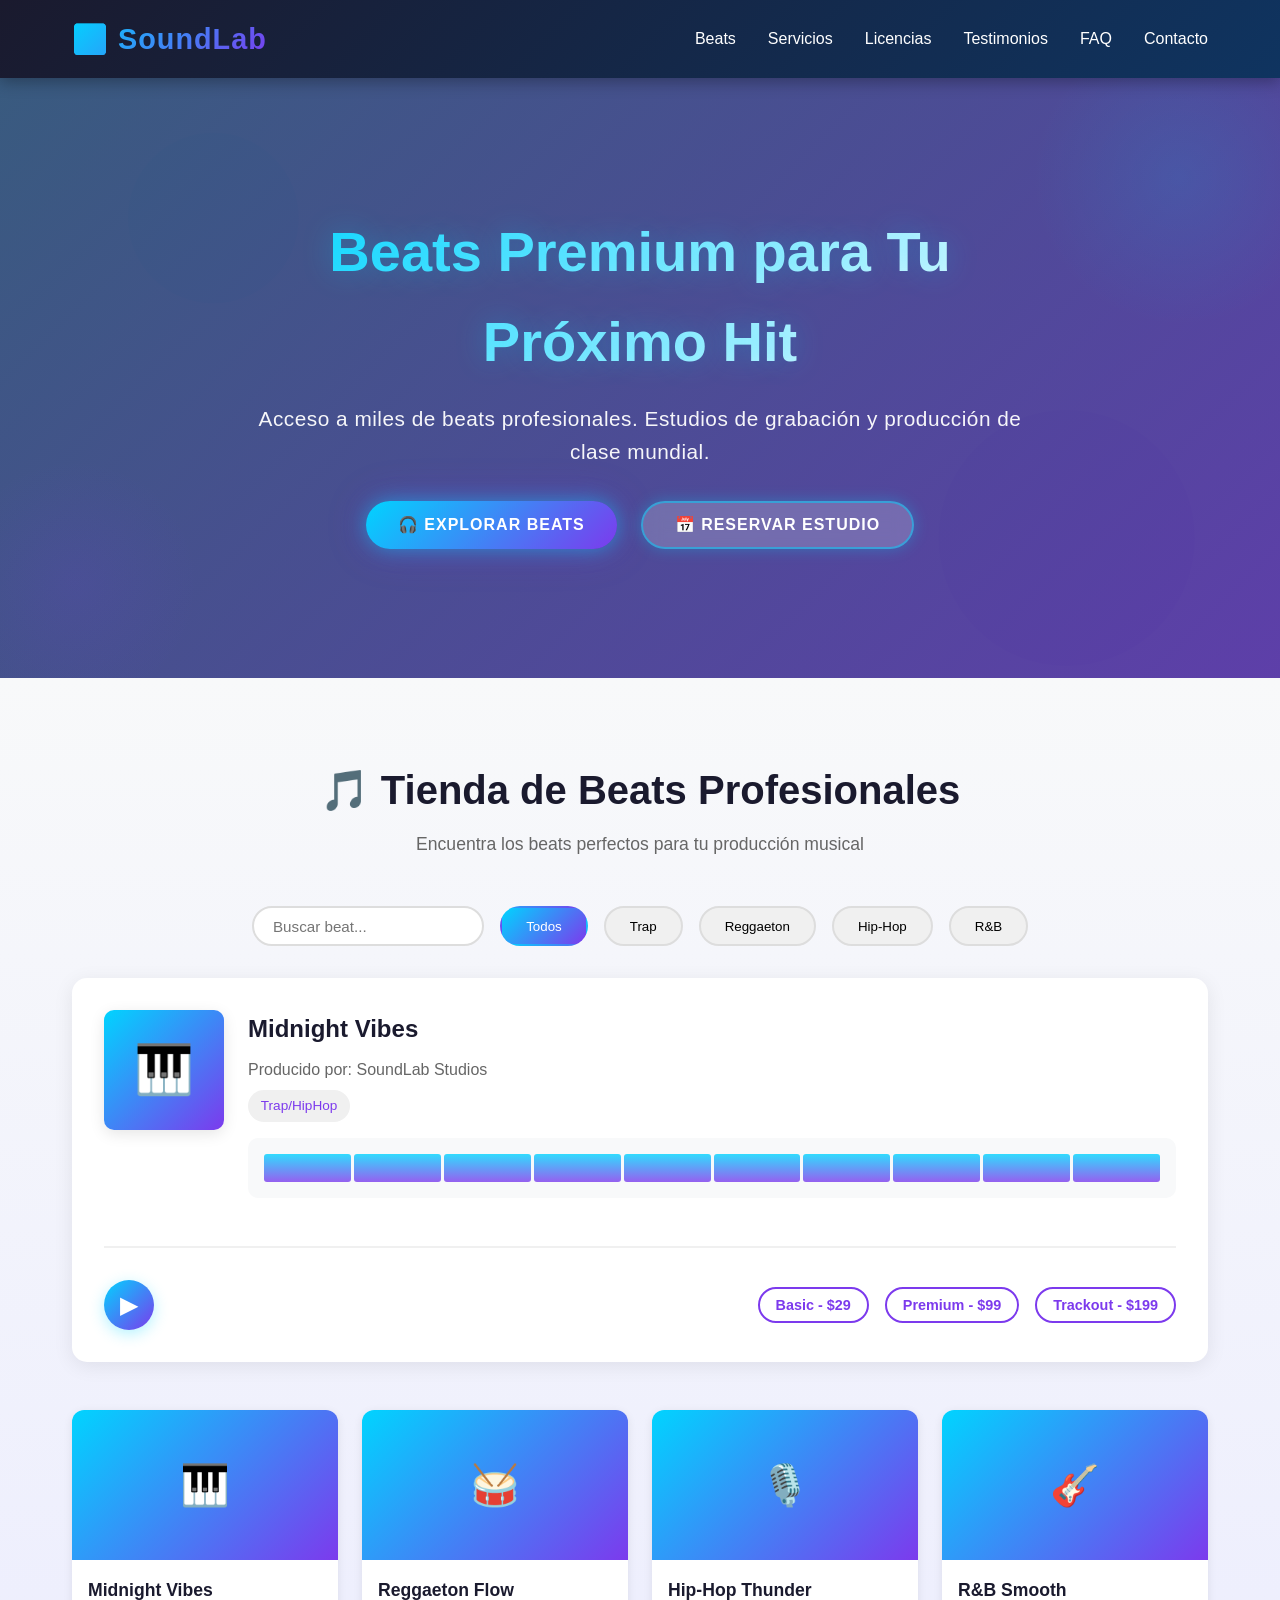
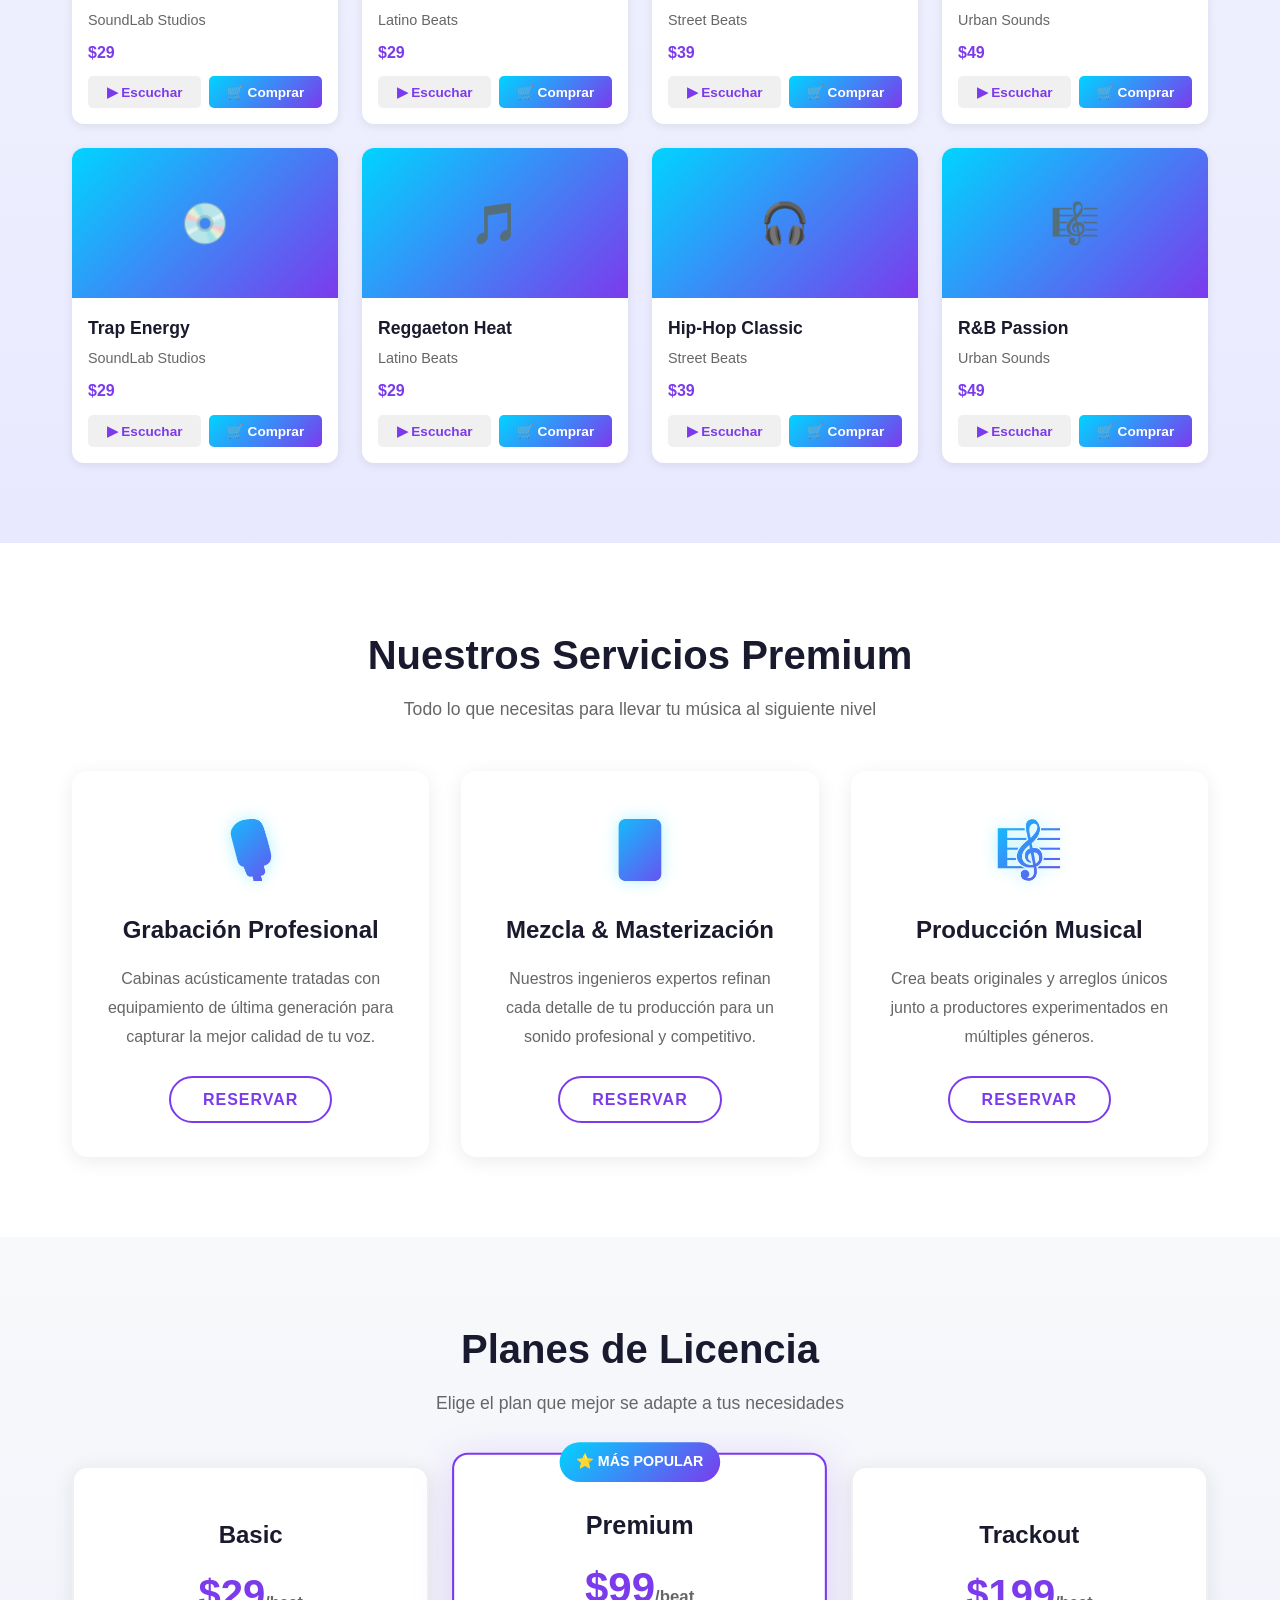
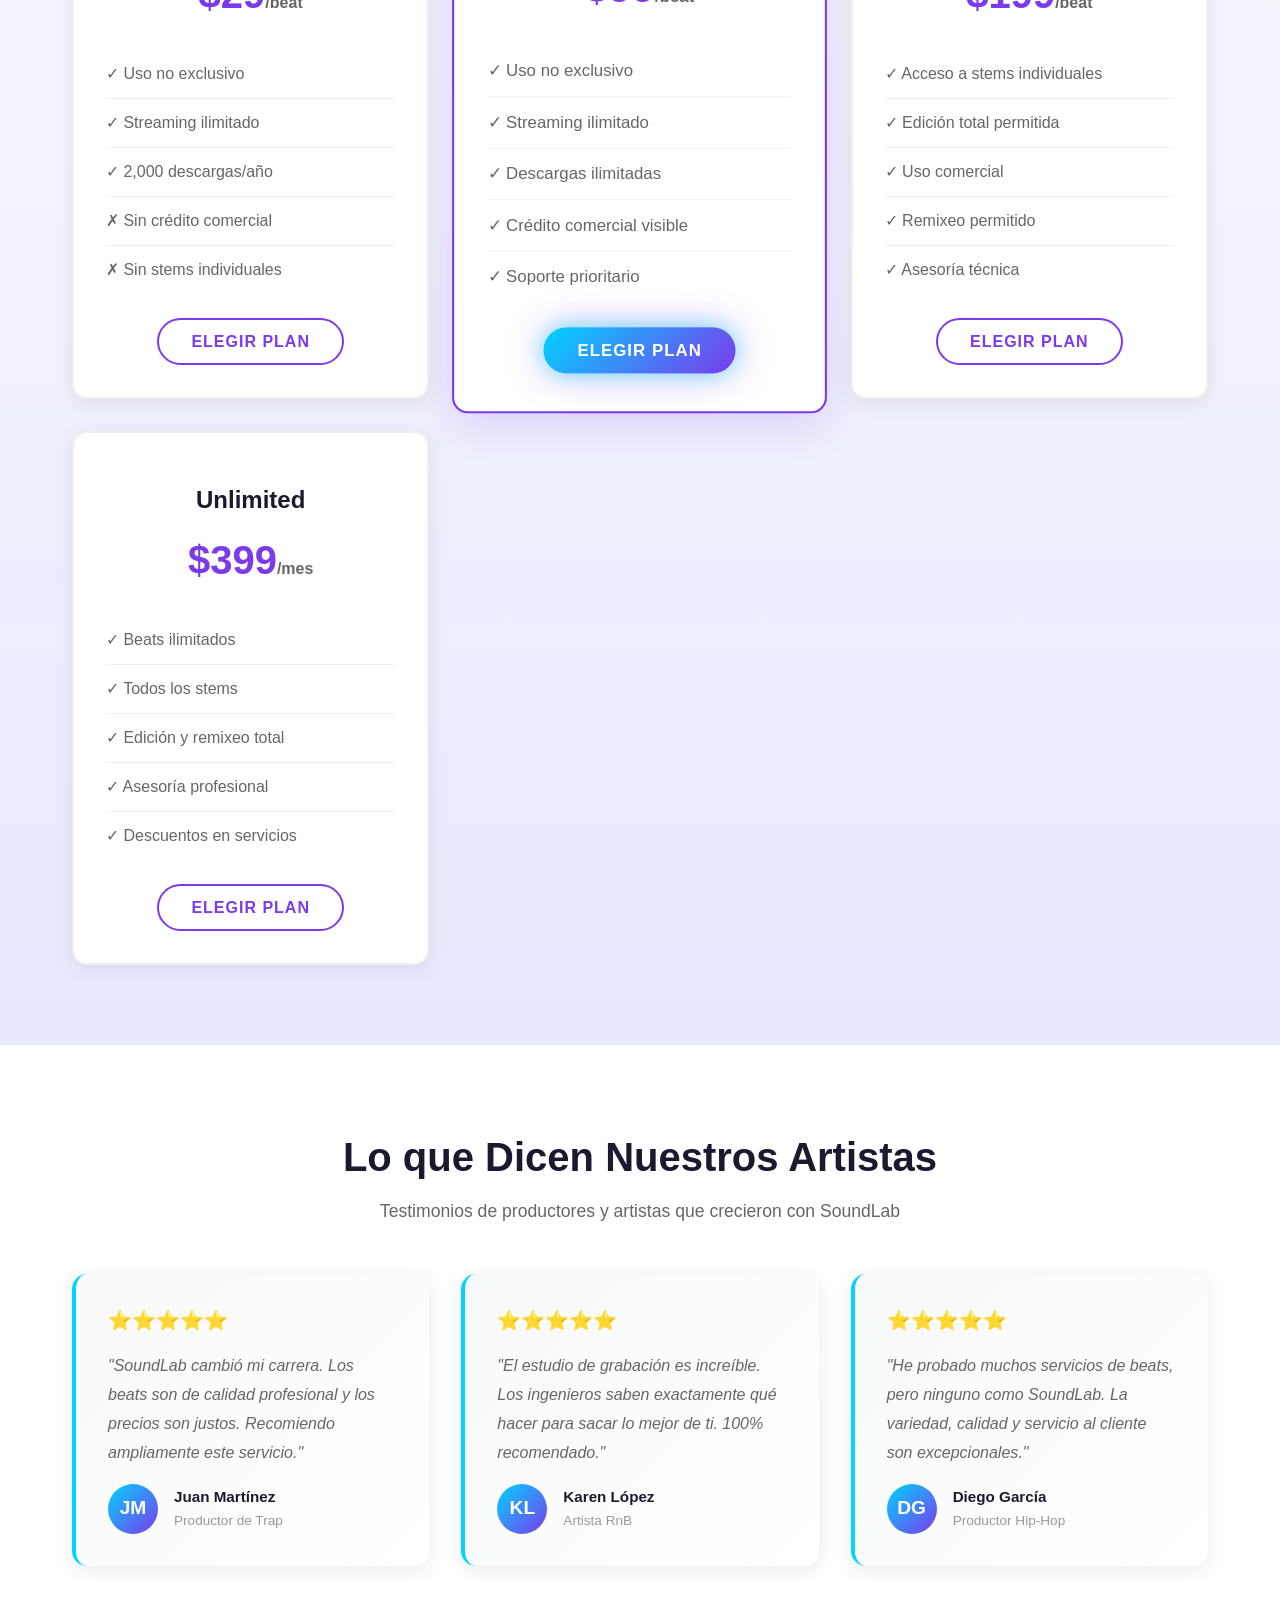
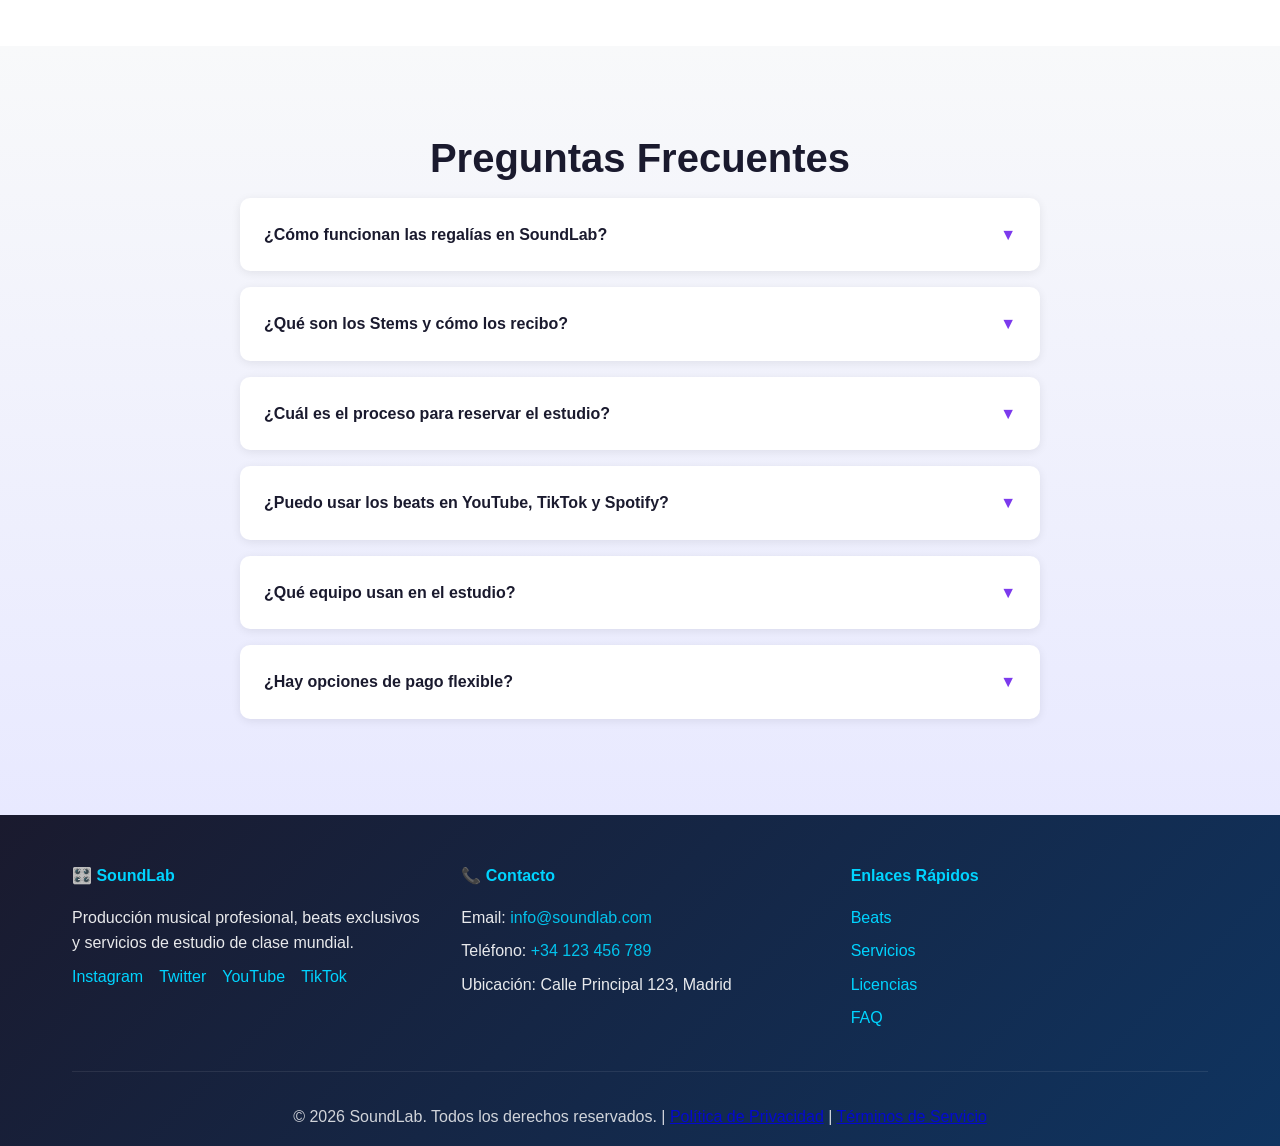
==== index.html @ dd9ee3e5 "Inicial commit: SoundLab website with organized structure (HTML, CSS, JS)" ====
<!DOCTYPE html>
<html lang="es">
<head>
    <meta charset="UTF-8">
    <meta name="viewport" content="width=device-width, initial-scale=1.0">
    <title>SoundLab - Beats & Estudio de Producción</title>
    <link rel="stylesheet" href="css/styles.css">
</head>
<body>
    <!-- NAVBAR -->
    <nav class="navbar">
        <div class="navbar-container">
            <div class="logo">🎛️ SoundLab</div>
            <button class="menu-toggle" id="menuToggle">☰</button>
            <ul class="nav-links" id="navLinks">
                <li><a href="#beats">Beats</a></li>
                <li><a href="#servicios">Servicios</a></li>
                <li><a href="#licencias">Licencias</a></li>
                <li><a href="#testimonios">Testimonios</a></li>
                <li><a href="#faq">FAQ</a></li>
                <li><a href="#contacto">Contacto</a></li>
            </ul>
        </div>
    </nav>

    <!-- HERO SECTION -->
    <section class="hero">
        <div class="hero-content">
            <h1>Beats Premium para Tu Próximo Hit</h1>
            <p>Acceso a miles de beats profesionales. Estudios de grabación y producción de clase mundial.</p>
            <div class="hero-buttons">
                <button class="btn btn-primary">🎧 Explorar Beats</button>
                <button class="btn btn-secondary">📅 Reservar Estudio</button>
            </div>
        </div>
    </section>

    <!-- BEATS SECTION -->
    <section class="beat-store" id="beats">
        <div class="container">
            <h2>🎵 Tienda de Beats Profesionales</h2>
            <p>Encuentra los beats perfectos para tu producción musical</p>
            
            <!-- FILTROS -->
            <div class="beats-filter">
                <input type="text" class="filter-input" placeholder="Buscar beat..." id="searchInput">
                <button class="filter-btn active" data-genre="todos">Todos</button>
                <button class="filter-btn" data-genre="trap">Trap</button>
                <button class="filter-btn" data-genre="reggaeton">Reggaeton</button>
                <button class="filter-btn" data-genre="hip-hop">Hip-Hop</button>
                <button class="filter-btn" data-genre="r-b">R&B</button>
            </div>

            <!-- REPRODUCTOR ACTUAL -->
            <div class="beats-player-container">
                <div class="player-current-beat">
                    <div class="beat-image">🎹</div>
                    <div class="beat-info">
                        <div class="beat-title" id="currentBeatTitle">Midnight Vibes</div>
                        <div class="beat-artist">Producido por: SoundLab Studios</div>
                        <span class="beat-genre">Trap/HipHop</span>
                        <div class="waveform-container" id="waveform">
                            <div class="wave-bar"></div>
                            <div class="wave-bar"></div>
                            <div class="wave-bar"></div>
                            <div class="wave-bar"></div>
                            <div class="wave-bar"></div>
                            <div class="wave-bar"></div>
                            <div class="wave-bar"></div>
                            <div class="wave-bar"></div>
                            <div class="wave-bar"></div>
                            <div class="wave-bar"></div>
                        </div>
                    </div>
                </div>

                <div class="player-controls">
                    <button class="play-button" id="playBtn">▶</button>
                    <div class="license-options">
                        <button class="license-btn" onclick="selectLicense('basic', 29)">Basic - $29</button>
                        <button class="license-btn" onclick="selectLicense('premium', 99)">Premium - $99</button>
                        <button class="license-btn" onclick="selectLicense('trackout', 199)">Trackout - $199</button>
                    </div>
                </div>
            </div>

            <!-- LISTA DE BEATS -->
            <div class="beats-list" id="beatsList">
                <!-- Los beats se generarán dinámicamente con JavaScript -->
            </div>
        </div>
    </section>

    <!-- SERVICIOS SECTION -->
    <section class="servicios" id="servicios">
        <div class="container">
            <h2>Nuestros Servicios Premium</h2>
            <p>Todo lo que necesitas para llevar tu música al siguiente nivel</p>
            
            <div class="cards-grid">
                <div class="service-card">
                    <div class="card-icon">🎙️</div>
                    <h3>Grabación Profesional</h3>
                    <p>Cabinas acústicamente tratadas con equipamiento de última generación para capturar la mejor calidad de tu voz.</p>
                    <button class="btn btn-outline">Reservar</button>
                </div>

                <div class="service-card">
                    <div class="card-icon">🎚️</div>
                    <h3>Mezcla & Masterización</h3>
                    <p>Nuestros ingenieros expertos refinan cada detalle de tu producción para un sonido profesional y competitivo.</p>
                    <button class="btn btn-outline">Reservar</button>
                </div>

                <div class="service-card">
                    <div class="card-icon">🎼</div>
                    <h3>Producción Musical</h3>
                    <p>Crea beats originales y arreglos únicos junto a productores experimentados en múltiples géneros.</p>
                    <button class="btn btn-outline">Reservar</button>
                </div>
            </div>
        </div>
    </section>

    <!-- LICENCIAS SECTION -->
    <section class="licencias" id="licencias">
        <div class="container">
            <h2>Planes de Licencia</h2>
            <p>Elige el plan que mejor se adapte a tus necesidades</p>
            
            <div class="pricing-grid">
                <div class="pricing-card">
                    <h3>Basic</h3>
                    <p class="price">$29<span>/beat</span></p>
                    <ul class="features">
                        <li>✓ Uso no exclusivo</li>
                        <li>✓ Streaming ilimitado</li>
                        <li>✓ 2,000 descargas/año</li>
                        <li>✗ Sin crédito comercial</li>
                        <li>✗ Sin stems individuales</li>
                    </ul>
                    <button class="btn btn-outline">Elegir Plan</button>
                </div>

                <div class="pricing-card featured">
                    <span class="badge">⭐ Más Popular</span>
                    <h3>Premium</h3>
                    <p class="price">$99<span>/beat</span></p>
                    <ul class="features">
                        <li>✓ Uso no exclusivo</li>
                        <li>✓ Streaming ilimitado</li>
                        <li>✓ Descargas ilimitadas</li>
                        <li>✓ Crédito comercial visible</li>
                        <li>✓ Soporte prioritario</li>
                    </ul>
                    <button class="btn btn-primary">Elegir Plan</button>
                </div>

                <div class="pricing-card">
                    <h3>Trackout</h3>
                    <p class="price">$199<span>/beat</span></p>
                    <ul class="features">
                        <li>✓ Acceso a stems individuales</li>
                        <li>✓ Edición total permitida</li>
                        <li>✓ Uso comercial</li>
                        <li>✓ Remixeo permitido</li>
                        <li>✓ Asesoría técnica</li>
                    </ul>
                    <button class="btn btn-outline">Elegir Plan</button>
                </div>

                <div class="pricing-card">
                    <h3>Unlimited</h3>
                    <p class="price">$399<span>/mes</span></p>
                    <ul class="features">
                        <li>✓ Beats ilimitados</li>
                        <li>✓ Todos los stems</li>
                        <li>✓ Edición y remixeo total</li>
                        <li>✓ Asesoría profesional</li>
                        <li>✓ Descuentos en servicios</li>
                    </ul>
                    <button class="btn btn-outline">Elegir Plan</button>
                </div>
            </div>
        </div>
    </section>

    <!-- TESTIMONIOS SECTION -->
    <section class="testimonials" id="testimonios">
        <div class="container">
            <h2>Lo que Dicen Nuestros Artistas</h2>
            <p>Testimonios de productores y artistas que crecieron con SoundLab</p>
            
            <div class="testimonials-grid">
                <div class="testimonial-card">
                    <div class="testimonial-stars">⭐⭐⭐⭐⭐</div>
                    <p class="testimonial-text">"SoundLab cambió mi carrera. Los beats son de calidad profesional y los precios son justos. Recomiendo ampliamente este servicio."</p>
                    <div class="testimonial-author">
                        <div class="testimonial-avatar">JM</div>
                        <div>
                            <div class="testimonial-name">Juan Martínez</div>
                            <div class="testimonial-role">Productor de Trap</div>
                        </div>
                    </div>
                </div>

                <div class="testimonial-card">
                    <div class="testimonial-stars">⭐⭐⭐⭐⭐</div>
                    <p class="testimonial-text">"El estudio de grabación es increíble. Los ingenieros saben exactamente qué hacer para sacar lo mejor de ti. 100% recomendado."</p>
                    <div class="testimonial-author">
                        <div class="testimonial-avatar">KL</div>
                        <div>
                            <div class="testimonial-name">Karen López</div>
                            <div class="testimonial-role">Artista RnB</div>
                        </div>
                    </div>
                </div>

                <div class="testimonial-card">
                    <div class="testimonial-stars">⭐⭐⭐⭐⭐</div>
                    <p class="testimonial-text">"He probado muchos servicios de beats, pero ninguno como SoundLab. La variedad, calidad y servicio al cliente son excepcionales."</p>
                    <div class="testimonial-author">
                        <div class="testimonial-avatar">DG</div>
                        <div>
                            <div class="testimonial-name">Diego García</div>
                            <div class="testimonial-role">Productor Hip-Hop</div>
                        </div>
                    </div>
                </div>
            </div>
        </div>
    </section>

    <!-- FAQ SECTION -->
    <section class="faq" id="faq">
        <div class="container">
            <h2>Preguntas Frecuentes</h2>
            
            <div class="faq-container">
                <details class="faq-item">
                    <summary>¿Cómo funcionan las regalías en SoundLab?</summary>
                    <p>Las regalías varían según el plan de licencia. Con el plan Premium recibes crédito visible en plataformas digitales. El plan Unlimited incluye acceso a nuestro sistema de seguimiento de regalías en tiempo real para que monitorees tus ganancias automáticamente.</p>
                </details>

                <details class="faq-item">
                    <summary>¿Qué son los Stems y cómo los recibo?</summary>
                    <p>Los Stems son pistas individuales de un beat (batería, bajos, melodía, etc.). Con planes Trackout y Unlimited recibes un archivo ZIP descargable con todos los stems. Se entregan vía email o descarga directa en nuestra plataforma en menos de 24 horas.</p>
                </details>

                <details class="faq-item">
                    <summary>¿Cuál es el proceso para reservar el estudio?</summary>
                    <p>Accede a nuestro calendario en línea en la sección "Reservar Estudio", selecciona la fecha y hora deseada, confirma el tipo de servicio (grabación, mezcla, etc.) y realiza el pago. Recibirás confirmación con los detalles de acceso en tu email 24 horas antes.</p>
                </details>

                <details class="faq-item">
                    <summary>¿Puedo usar los beats en YouTube, TikTok y Spotify?</summary>
                    <p>Sí, absolutamente. Con cualquier plan de licencia puedes monetizar en plataformas digitales. Asegúrate de dar crédito según el plan contratado. Revisa nuestros términos específicos para cada plataforma en la sección de documentación.</p>
                </details>

                <details class="faq-item">
                    <summary>¿Qué equipo usan en el estudio?</summary>
                    <p>Contamos con equipamiento de última generación: micrófonos Neumann U87, interfaces RME, monitores Genelec, y una sala de control acústicamente tratada. Nuestros ingenieros están certificados y tienen años de experiencia en producción musical profesional.</p>
                </details>

                <details class="faq-item">
                    <summary>¿Hay opciones de pago flexible?</summary>
                    <p>Sí. Ofrecemos planes de pago mensual, cuatrimestral y anual. Los planes anuales incluyen 20% de descuento. Además aceptamos todas las tarjetas de crédito, transferencias bancarias y billeteras digitales para tu comodidad.</p>
                </details>
            </div>
        </div>
    </section>

    <!-- FOOTER -->
    <footer class="footer" id="contacto">
        <div class="container">
            <div class="footer-content">
                <div class="footer-section">
                    <h4>🎛️ SoundLab</h4>
                    <p>Producción musical profesional, beats exclusivos y servicios de estudio de clase mundial.</p>
                    <div class="social-links">
                        <a href="#instagram">Instagram</a>
                        <a href="#twitter">Twitter</a>
                        <a href="#youtube">YouTube</a>
                        <a href="#tiktok">TikTok</a>
                    </div>
                </div>

                <div class="footer-section">
                    <h4>📞 Contacto</h4>
                    <p>Email: <a href="mailto:info@soundlab.com">info@soundlab.com</a></p>
                    <p>Teléfono: <a href="tel:+34123456789">+34 123 456 789</a></p>
                    <p>Ubicación: Calle Principal 123, Madrid</p>
                </div>

                <div class="footer-section">
                    <h4>Enlaces Rápidos</h4>
                    <ul>
                        <li><a href="#beats">Beats</a></li>
                        <li><a href="#servicios">Servicios</a></li>
                        <li><a href="#licencias">Licencias</a></li>
                        <li><a href="#faq">FAQ</a></li>
                    </ul>
                </div>
            </div>

            <div class="footer-bottom">
                <p>&copy; 2026 SoundLab. Todos los derechos reservados. | <a href="#">Política de Privacidad</a> | <a href="#">Términos de Servicio</a></p>
            </div>
        </div>
    </footer>

    <script src="js/script.js"></script>
</body>
</html>
---- css/styles.css ----
* {
    margin: 0;
    padding: 0;
    box-sizing: border-box;
}

body {
    font-family: 'Segoe UI', Tahoma, Geneva, Verdana, sans-serif;
    color: #333;
    line-height: 1.6;
    background-color: #f8f9fa;
}

/* ===== NAVBAR ===== */
.navbar {
    background: linear-gradient(135deg, #1a1a2e 0%, #0f3460 100%);
    color: white;
    padding: 1rem 0;
    position: sticky;
    top: 0;
    z-index: 1000;
    box-shadow: 0 4px 15px rgba(0, 0, 0, 0.3);
}

.navbar-container {
    max-width: 1200px;
    margin: 0 auto;
    padding: 0 2rem;
    display: flex;
    justify-content: space-between;
    align-items: center;
}

.logo {
    font-size: 1.8rem;
    font-weight: bold;
    letter-spacing: 1px;
    background: linear-gradient(135deg, #00d4ff, #7c3aed);
    -webkit-background-clip: text;
    -webkit-text-fill-color: transparent;
    background-clip: text;
}

.nav-links {
    display: flex;
    list-style: none;
    gap: 2rem;
}

.nav-links a {
    color: white;
    text-decoration: none;
    transition: color 0.3s ease;
    position: relative;
}

.nav-links a:hover {
    color: #00d4ff;
}

.nav-links a::after {
    content: '';
    position: absolute;
    bottom: -5px;
    left: 0;
    width: 0;
    height: 2px;
    background: linear-gradient(90deg, #00d4ff, #7c3aed);
    transition: width 0.3s ease;
}

.nav-links a:hover::after {
    width: 100%;
}

.menu-toggle {
    display: none;
    background: none;
    border: none;
    color: white;
    font-size: 1.5rem;
    cursor: pointer;
}

@media (max-width: 768px) {
    .nav-links {
        display: none;
        position: absolute;
        top: 60px;
        left: 0;
        width: 100%;
        flex-direction: column;
        background: linear-gradient(135deg, #1a1a2e 0%, #0f3460 100%);
        gap: 0;
    }

    .nav-links.active {
        display: flex;
    }

    .nav-links a {
        padding: 1rem 2rem;
        border-bottom: 1px solid rgba(255, 255, 255, 0.1);
    }

    .menu-toggle {
        display: block;
    }
}

/* ===== HERO SECTION ===== */
.hero {
    background: linear-gradient(135deg, rgba(15, 52, 96, 0.8) 0%, rgba(58, 21, 149, 0.8) 100%), 
                url('data:image/svg+xml,<svg xmlns="http://www.w3.org/2000/svg" viewBox="0 0 1200 600"><defs><linearGradient id="grad" x1="0%" y1="0%" x2="100%" y2="100%"><stop offset="0%" style="stop-color:%2300d4ff;stop-opacity:0.1" /><stop offset="100%" style="stop-color:%237c3aed;stop-opacity:0.1" /></linearGradient></defs><rect width="1200" height="600" fill="url(%23grad)"/><circle cx="200" cy="150" r="80" fill="%2300d4ff" opacity="0.05"/><circle cx="1000" cy="450" r="120" fill="%237c3aed" opacity="0.05"/></svg>');
    background-size: cover;
    background-position: center;
    height: 600px;
    display: flex;
    align-items: center;
    justify-content: center;
    text-align: center;
    color: white;
    position: relative;
    overflow: hidden;
}

.hero::before {
    content: '';
    position: absolute;
    width: 300px;
    height: 300px;
    background: radial-gradient(circle, rgba(0, 212, 255, 0.1) 0%, transparent 70%);
    border-radius: 50%;
    top: -50px;
    right: -50px;
    animation: float 6s ease-in-out infinite;
}

.hero::after {
    content: '';
    position: absolute;
    width: 250px;
    height: 250px;
    background: radial-gradient(circle, rgba(124, 58, 237, 0.1) 0%, transparent 70%);
    border-radius: 50%;
    bottom: -30px;
    left: -50px;
    animation: float 8s ease-in-out infinite reverse;
}

@keyframes float {
    0%, 100% { transform: translateY(0px); }
    50% { transform: translateY(-20px); }
}

.hero-content {
    max-width: 800px;
    position: relative;
    z-index: 2;
    animation: slideInDown 0.8s ease-out;
}

@keyframes slideInDown {
    from {
        opacity: 0;
        transform: translateY(-30px);
    }
    to {
        opacity: 1;
        transform: translateY(0);
    }
}

.hero h1 {
    font-size: 3.5rem;
    margin-bottom: 1rem;
    font-weight: 800;
    background: linear-gradient(135deg, #00d4ff, #ffffff);
    -webkit-background-clip: text;
    -webkit-text-fill-color: transparent;
    background-clip: text;
    text-shadow: 0 0 30px rgba(0, 212, 255, 0.3);
}

.hero p {
    font-size: 1.3rem;
    margin-bottom: 2rem;
    opacity: 0.95;
    letter-spacing: 0.5px;
}

.hero-buttons {
    display: flex;
    gap: 1.5rem;
    justify-content: center;
    flex-wrap: wrap;
}

/* ===== BUTTONS ===== */
.btn {
    padding: 0.8rem 2rem;
    border: none;
    border-radius: 50px;
    font-size: 1rem;
    font-weight: 600;
    cursor: pointer;
    transition: all 0.3s ease;
    text-transform: uppercase;
    letter-spacing: 1px;
}

.btn-primary {
    background: linear-gradient(135deg, #00d4ff, #7c3aed);
    color: white;
    box-shadow: 0 0 20px rgba(0, 212, 255, 0.5), 
                0 0 40px rgba(124, 58, 237, 0.3);
    position: relative;
    overflow: hidden;
}

.btn-primary::before {
    content: '';
    position: absolute;
    top: 0;
    left: -100%;
    width: 100%;
    height: 100%;
    background: rgba(255, 255, 255, 0.1);
    transition: left 0.5s ease;
}

.btn-primary:hover {
    transform: translateY(-3px);
    box-shadow: 0 0 30px rgba(0, 212, 255, 0.8), 
                0 0 60px rgba(124, 58, 237, 0.5);
}

.btn-primary:hover::before {
    left: 100%;
}

.btn-secondary {
    background: rgba(255, 255, 255, 0.2);
    color: white;
    border: 2px solid rgba(0, 212, 255, 0.5);
    box-shadow: 0 0 15px rgba(0, 212, 255, 0.3);
    backdrop-filter: blur(10px);
}

.btn-secondary:hover {
    background: rgba(0, 212, 255, 0.2);
    border-color: #00d4ff;
    box-shadow: 0 0 25px rgba(0, 212, 255, 0.6);
    transform: translateY(-3px);
}

.btn-outline {
    background: transparent;
    color: #7c3aed;
    border: 2px solid #7c3aed;
    transition: all 0.3s ease;
}

.btn-outline:hover {
    background: #7c3aed;
    color: white;
    box-shadow: 0 4px 15px rgba(124, 58, 237, 0.3);
}

/* ===== CONTAINER ===== */
.container {
    max-width: 1200px;
    margin: 0 auto;
    padding: 0 2rem;
}

section {
    padding: 5rem 0;
}

section h2 {
    font-size: 2.5rem;
    margin-bottom: 0.5rem;
    text-align: center;
    color: #1a1a2e;
}

section > .container > p {
    text-align: center;
    color: #666;
    margin-bottom: 3rem;
    font-size: 1.1rem;
}

/* ===== BEATS SECTION ===== */
.beat-store {
    background: linear-gradient(180deg, #f8f9fa 0%, #e8e9ff 100%);
}

.beats-filter {
    display: flex;
    gap: 1rem;
    margin-bottom: 2rem;
    flex-wrap: wrap;
    justify-content: center;
}

.filter-input {
    padding: 0.6rem 1.2rem;
    border: 2px solid #ddd;
    border-radius: 25px;
    font-size: 0.95rem;
    transition: all 0.3s ease;
    background: white;
}

.filter-input:focus {
    outline: none;
    border-color: #7c3aed;
    box-shadow: 0 0 10px rgba(124, 58, 237, 0.2);
}

.filter-btn {
    padding: 0.6rem 1.5rem;
    background: #f0f0f0;
    border: 2px solid #ddd;
    border-radius: 25px;
    cursor: pointer;
    transition: all 0.3s ease;
    font-weight: 500;
}

.filter-btn.active {
    background: linear-gradient(135deg, #00d4ff, #7c3aed);
    color: white;
    border-color: transparent;
}

.filter-btn:hover {
    border-color: #7c3aed;
}

/* ===== WAVEFORM PLAYER ===== */
.beats-player-container {
    background: white;
    padding: 2rem;
    border-radius: 15px;
    box-shadow: 0 4px 20px rgba(0, 0, 0, 0.08);
    margin-bottom: 3rem;
}

.player-current-beat {
    display: flex;
    gap: 1.5rem;
    align-items: flex-start;
    margin-bottom: 2rem;
    padding-bottom: 2rem;
    border-bottom: 2px solid #f0f0f0;
}

.beat-image {
    width: 120px;
    height: 120px;
    border-radius: 10px;
    background: linear-gradient(135deg, #00d4ff, #7c3aed);
    display: flex;
    align-items: center;
    justify-content: center;
    font-size: 3rem;
    box-shadow: 0 4px 15px rgba(0, 0, 0, 0.1);
    flex-shrink: 0;
}

.beat-info {
    flex-grow: 1;
}

.beat-title {
    font-size: 1.5rem;
    font-weight: 700;
    color: #1a1a2e;
    margin-bottom: 0.5rem;
}

.beat-artist {
    color: #666;
    margin-bottom: 0.5rem;
}

.beat-genre {
    display: inline-block;
    background: #f0f0f0;
    padding: 0.3rem 0.8rem;
    border-radius: 20px;
    font-size: 0.85rem;
    color: #7c3aed;
    margin-bottom: 1rem;
}

.waveform-container {
    background: #f8f9fa;
    padding: 1rem;
    border-radius: 10px;
    margin-bottom: 1rem;
    height: 60px;
    display: flex;
    align-items: center;
    gap: 3px;
    position: relative;
}

.wave-bar {
    flex: 1;
    background: linear-gradient(180deg, #00d4ff, #7c3aed);
    border-radius: 3px;
    height: 100%;
    max-height: 40px;
    opacity: 0.8;
    animation: wave 0.6s ease-in-out infinite;
}

.wave-bar:nth-child(odd) {
    animation-delay: 0.1s;
}

.wave-bar:nth-child(3n) {
    animation-delay: 0.2s;
}

@keyframes wave {
    0%, 100% { height: 20%; }
    50% { height: 100%; }
}

.player-controls {
    display: flex;
    gap: 1rem;
    align-items: center;
    justify-content: space-between;
    flex-wrap: wrap;
}

.play-button {
    width: 50px;
    height: 50px;
    border-radius: 50%;
    background: linear-gradient(135deg, #00d4ff, #7c3aed);
    border: none;
    color: white;
    font-size: 1.5rem;
    cursor: pointer;
    display: flex;
    align-items: center;
    justify-content: center;
    transition: all 0.3s ease;
    box-shadow: 0 4px 15px rgba(0, 212, 255, 0.3);
}

.play-button:hover {
    transform: scale(1.1);
    box-shadow: 0 6px 25px rgba(0, 212, 255, 0.5);
}

.license-options {
    display: flex;
    gap: 1rem;
    flex-wrap: wrap;
}

.license-btn {
    padding: 0.5rem 1rem;
    background: white;
    border: 2px solid #7c3aed;
    color: #7c3aed;
    border-radius: 20px;
    cursor: pointer;
    font-weight: 600;
    transition: all 0.3s ease;
    font-size: 0.9rem;
}

.license-btn:hover {
    background: #7c3aed;
    color: white;
}

/* ===== BEATS LIST ===== */
.beats-list {
    display: grid;
    grid-template-columns: repeat(auto-fill, minmax(250px, 1fr));
    gap: 1.5rem;
}

.beat-card {
    background: white;
    border-radius: 12px;
    overflow: hidden;
    box-shadow: 0 2px 10px rgba(0, 0, 0, 0.08);
    transition: all 0.3s ease;
    cursor: pointer;
}

.beat-card:hover {
    transform: translateY(-8px);
    box-shadow: 0 8px 25px rgba(0, 0, 0, 0.15);
}

.beat-card-image {
    width: 100%;
    height: 150px;
    background: linear-gradient(135deg, #00d4ff, #7c3aed);
    display: flex;
    align-items: center;
    justify-content: center;
    font-size: 2.5rem;
}

.beat-card-content {
    padding: 1rem;
}

.beat-card-title {
    font-weight: 700;
    color: #1a1a2e;
    margin-bottom: 0.3rem;
    font-size: 1.1rem;
}

.beat-card-artist {
    color: #666;
    font-size: 0.9rem;
    margin-bottom: 0.5rem;
}

.beat-card-price {
    font-weight: 700;
    color: #7c3aed;
    margin-bottom: 0.7rem;
}

.beat-card-footer {
    display: flex;
    gap: 0.5rem;
    justify-content: space-between;
}

.beat-card-footer button {
    flex: 1;
    padding: 0.5rem;
    border: none;
    border-radius: 5px;
    cursor: pointer;
    font-weight: 600;
    transition: all 0.3s ease;
    font-size: 0.85rem;
}

.beat-play-btn {
    background: #f0f0f0;
    color: #7c3aed;
}

.beat-play-btn:hover {
    background: #7c3aed;
    color: white;
}

.beat-buy-btn {
    background: linear-gradient(135deg, #00d4ff, #7c3aed);
    color: white;
}

.beat-buy-btn:hover {
    box-shadow: 0 4px 12px rgba(124, 58, 237, 0.3);
}

/* ===== SERVICIOS SECTION ===== */
.servicios {
    background: white;
}

.cards-grid {
    display: grid;
    grid-template-columns: repeat(auto-fit, minmax(300px, 1fr));
    gap: 2rem;
    margin-top: 2rem;
}

.service-card {
    background: white;
    border-radius: 15px;
    padding: 2rem;
    text-align: center;
    box-shadow: 0 4px 20px rgba(0, 0, 0, 0.08);
    transition: all 0.3s ease;
    border: 2px solid transparent;
    position: relative;
    overflow: hidden;
}

.service-card::before {
    content: '';
    position: absolute;
    top: 0;
    left: -100%;
    width: 100%;
    height: 4px;
    background: linear-gradient(90deg, #00d4ff, #7c3aed);
    transition: left 0.3s ease;
}

.service-card:hover {
    transform: translateY(-10px);
    border-color: #7c3aed;
    box-shadow: 0 8px 30px rgba(124, 58, 237, 0.15);
}

.service-card:hover::before {
    left: 100%;
}

.card-icon {
    font-size: 3.5rem;
    margin-bottom: 1rem;
    display: inline-block;
    background: linear-gradient(135deg, #00d4ff, #7c3aed);
    -webkit-background-clip: text;
    -webkit-text-fill-color: transparent;
    background-clip: text;
    filter: drop-shadow(0 0 8px rgba(0, 212, 255, 0.3));
}

.service-card h3 {
    font-size: 1.5rem;
    margin-bottom: 1rem;
    color: #1a1a2e;
}

.service-card p {
    color: #666;
    margin-bottom: 1.5rem;
    line-height: 1.8;
}

/* ===== LICENCIAS / PRICING SECTION ===== */
.licencias {
    background: linear-gradient(180deg, #f8f9fa 0%, #e8e9ff 100%);
}

.pricing-grid {
    display: grid;
    grid-template-columns: repeat(auto-fit, minmax(280px, 1fr));
    gap: 2rem;
    margin-top: 2rem;
}

.pricing-card {
    background: white;
    border-radius: 15px;
    padding: 2rem;
    text-align: center;
    box-shadow: 0 4px 20px rgba(0, 0, 0, 0.08);
    transition: all 0.3s ease;
    position: relative;
    border: 2px solid #f0f0f0;
}

.pricing-card.featured {
    border: 2px solid #7c3aed;
    transform: scale(1.05);
    box-shadow: 0 8px 40px rgba(124, 58, 237, 0.2);
}

.pricing-card:hover {
    box-shadow: 0 8px 30px rgba(0, 0, 0, 0.12);
    transform: translateY(-5px);
}

.pricing-card.featured:hover {
    transform: scale(1.05) translateY(-8px);
}

.badge {
    position: absolute;
    top: -12px;
    left: 50%;
    transform: translateX(-50%);
    background: linear-gradient(135deg, #00d4ff, #7c3aed);
    color: white;
    padding: 0.5rem 1rem;
    border-radius: 20px;
    font-size: 0.85rem;
    font-weight: 700;
    text-transform: uppercase;
}

.pricing-card h3 {
    font-size: 1.5rem;
    margin-bottom: 0.5rem;
    color: #1a1a2e;
    margin-top: 1rem;
}

.price {
    font-size: 2.5rem;
    font-weight: 800;
    color: #7c3aed;
    margin-bottom: 0.5rem;
}

.price span {
    font-size: 1rem;
    color: #666;
}

.features {
    list-style: none;
    margin: 1.5rem 0;
    text-align: left;
    line-height: 2;
    color: #666;
}

.features li {
    padding: 0.5rem 0;
    border-bottom: 1px solid #f0f0f0;
}

.features li:last-child {
    border-bottom: none;
}

/* ===== TESTIMONIALS SECTION ===== */
.testimonials {
    background: white;
}

.testimonials-grid {
    display: grid;
    grid-template-columns: repeat(auto-fit, minmax(300px, 1fr));
    gap: 2rem;
    margin-top: 2rem;
}

.testimonial-card {
    background: linear-gradient(135deg, #f8f9fa, #ffffff);
    border-radius: 15px;
    padding: 2rem;
    box-shadow: 0 4px 20px rgba(0, 0, 0, 0.08);
    transition: all 0.3s ease;
    border-left: 4px solid #00d4ff;
}

.testimonial-card:hover {
    box-shadow: 0 8px 30px rgba(0, 0, 0, 0.12);
    transform: translateY(-5px);
}

.testimonial-stars {
    color: #ffc107;
    margin-bottom: 1rem;
    font-size: 1.2rem;
}

.testimonial-text {
    color: #666;
    margin-bottom: 1rem;
    line-height: 1.8;
    font-style: italic;
}

.testimonial-author {
    display: flex;
    align-items: center;
    gap: 1rem;
}

.testimonial-avatar {
    width: 50px;
    height: 50px;
    border-radius: 50%;
    background: linear-gradient(135deg, #00d4ff, #7c3aed);
    display: flex;
    align-items: center;
    justify-content: center;
    color: white;
    font-weight: 700;
    font-size: 1.2rem;
}

.testimonial-name {
    font-weight: 700;
    color: #1a1a2e;
    font-size: 0.95rem;
}

.testimonial-role {
    color: #999;
    font-size: 0.85rem;
}

/* ===== FAQ SECTION ===== */
.faq {
    background: linear-gradient(180deg, #f8f9fa 0%, #e8e9ff 100%);
}

.faq-container {
    max-width: 800px;
    margin: 0 auto;
}

.faq-item {
    background: white;
    border-radius: 10px;
    margin-bottom: 1rem;
    overflow: hidden;
    box-shadow: 0 2px 10px rgba(0, 0, 0, 0.08);
    transition: all 0.3s ease;
}

.faq-item:hover {
    box-shadow: 0 4px 20px rgba(0, 0, 0, 0.12);
}

.faq-item summary {
    padding: 1.5rem;
    cursor: pointer;
    font-weight: 600;
    color: #1a1a2e;
    display: flex;
    justify-content: space-between;
    align-items: center;
    user-select: none;
    transition: all 0.3s ease;
}

.faq-item summary:hover {
    background: #f8f9fa;
    color: #7c3aed;
}

.faq-item summary::after {
    content: '▼';
    transition: transform 0.3s ease;
    color: #7c3aed;
}

.faq-item[open] summary::after {
    transform: rotate(-180deg);
}

.faq-item p {
    padding: 0 1.5rem 1.5rem 1.5rem;
    color: #666;
    line-height: 1.8;
    background: #f8f9fa;
}

/* ===== FOOTER ===== */
.footer {
    background: linear-gradient(135deg, #1a1a2e 0%, #0f3460 100%);
    color: white;
    padding: 3rem 0 1rem;
}

.footer-content {
    display: grid;
    grid-template-columns: repeat(auto-fit, minmax(250px, 1fr));
    gap: 2rem;
    margin-bottom: 2rem;
}

.footer-section h4 {
    margin-bottom: 1rem;
    color: #00d4ff;
}

.footer-section p {
    margin-bottom: 0.5rem;
    opacity: 0.9;
}

.footer-section a {
    color: #00d4ff;
    text-decoration: none;
    transition: opacity 0.3s ease;
}

.footer-section a:hover {
    opacity: 0.7;
}

.social-links {
    display: flex;
    gap: 1rem;
    flex-wrap: wrap;
}

.footer-section ul {
    list-style: none;
}

.footer-section ul li {
    margin-bottom: 0.5rem;
}

.footer-bottom {
    border-top: 1px solid rgba(255, 255, 255, 0.1);
    padding-top: 2rem;
    text-align: center;
    opacity: 0.8;
}

/* ===== RESPONSIVE ===== */
@media (max-width: 768px) {
    .hero {
        height: 400px;
    }

    .hero h1 {
        font-size: 2rem;
    }

    .hero p {
        font-size: 1rem;
    }

    .hero-buttons {
        flex-direction: column;
    }

    .btn {
        width: 100%;
    }

    section h2 {
        font-size: 2rem;
    }

    .cards-grid {
        grid-template-columns: 1fr;
    }

    .pricing-grid {
        grid-template-columns: 1fr;
    }

    .pricing-card.featured {
        transform: scale(1);
    }

    .pricing-card.featured:hover {
        transform: translateY(-5px);
    }

    .player-current-beat {
        flex-direction: column;
        align-items: center;
        text-align: center;
    }

    .player-controls {
        justify-content: center;
    }

    .beat-image {
        width: 100px;
        height: 100px;
    }

    section {
        padding: 3rem 0;
    }

    .container {
        padding: 0 1rem;
    }
}

@media (max-width: 480px) {
    .hero h1 {
        font-size: 1.5rem;
    }

    .hero p {
        font-size: 0.9rem;
    }

    section h2 {
        font-size: 1.5rem;
    }

    .beats-filter {
        flex-direction: column;
    }

    .filter-input,
    .filter-btn {
        width: 100%;
    }

    .testimonials-grid {
        grid-template-columns: 1fr;
    }
}
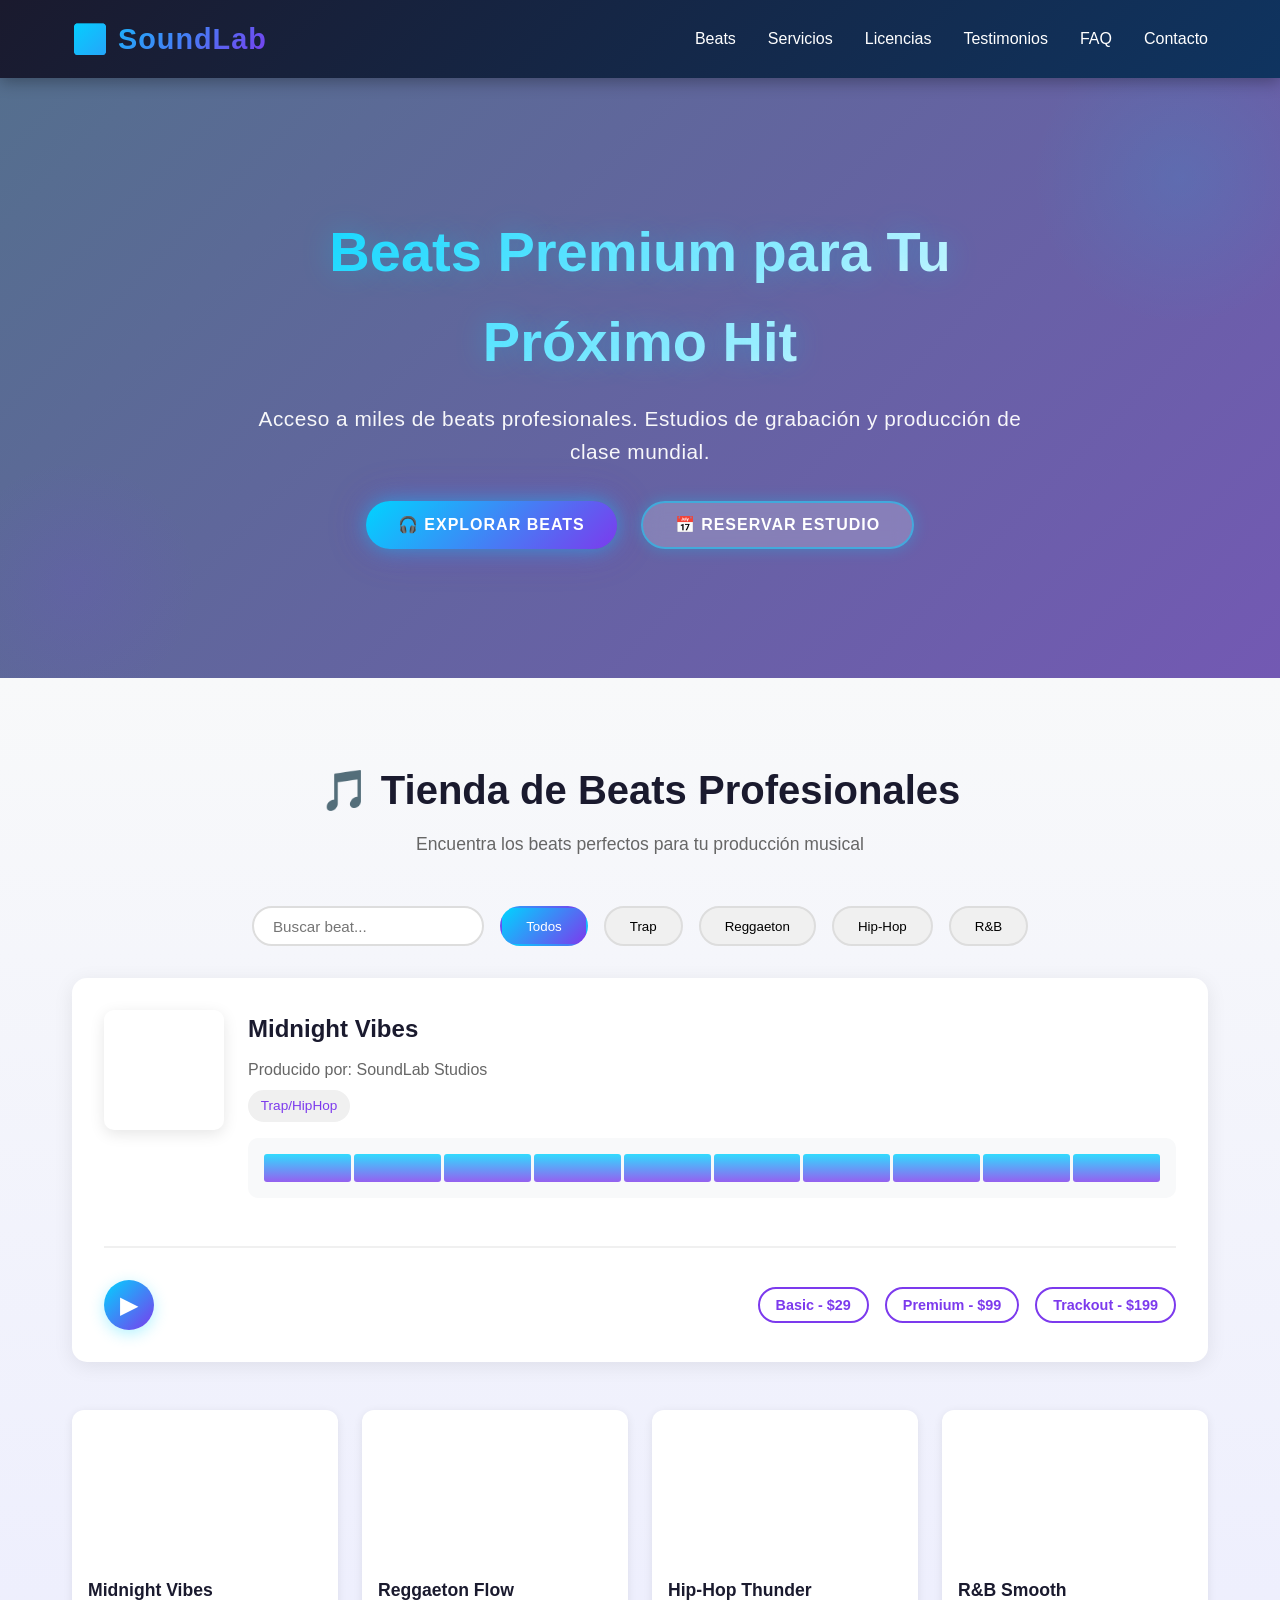
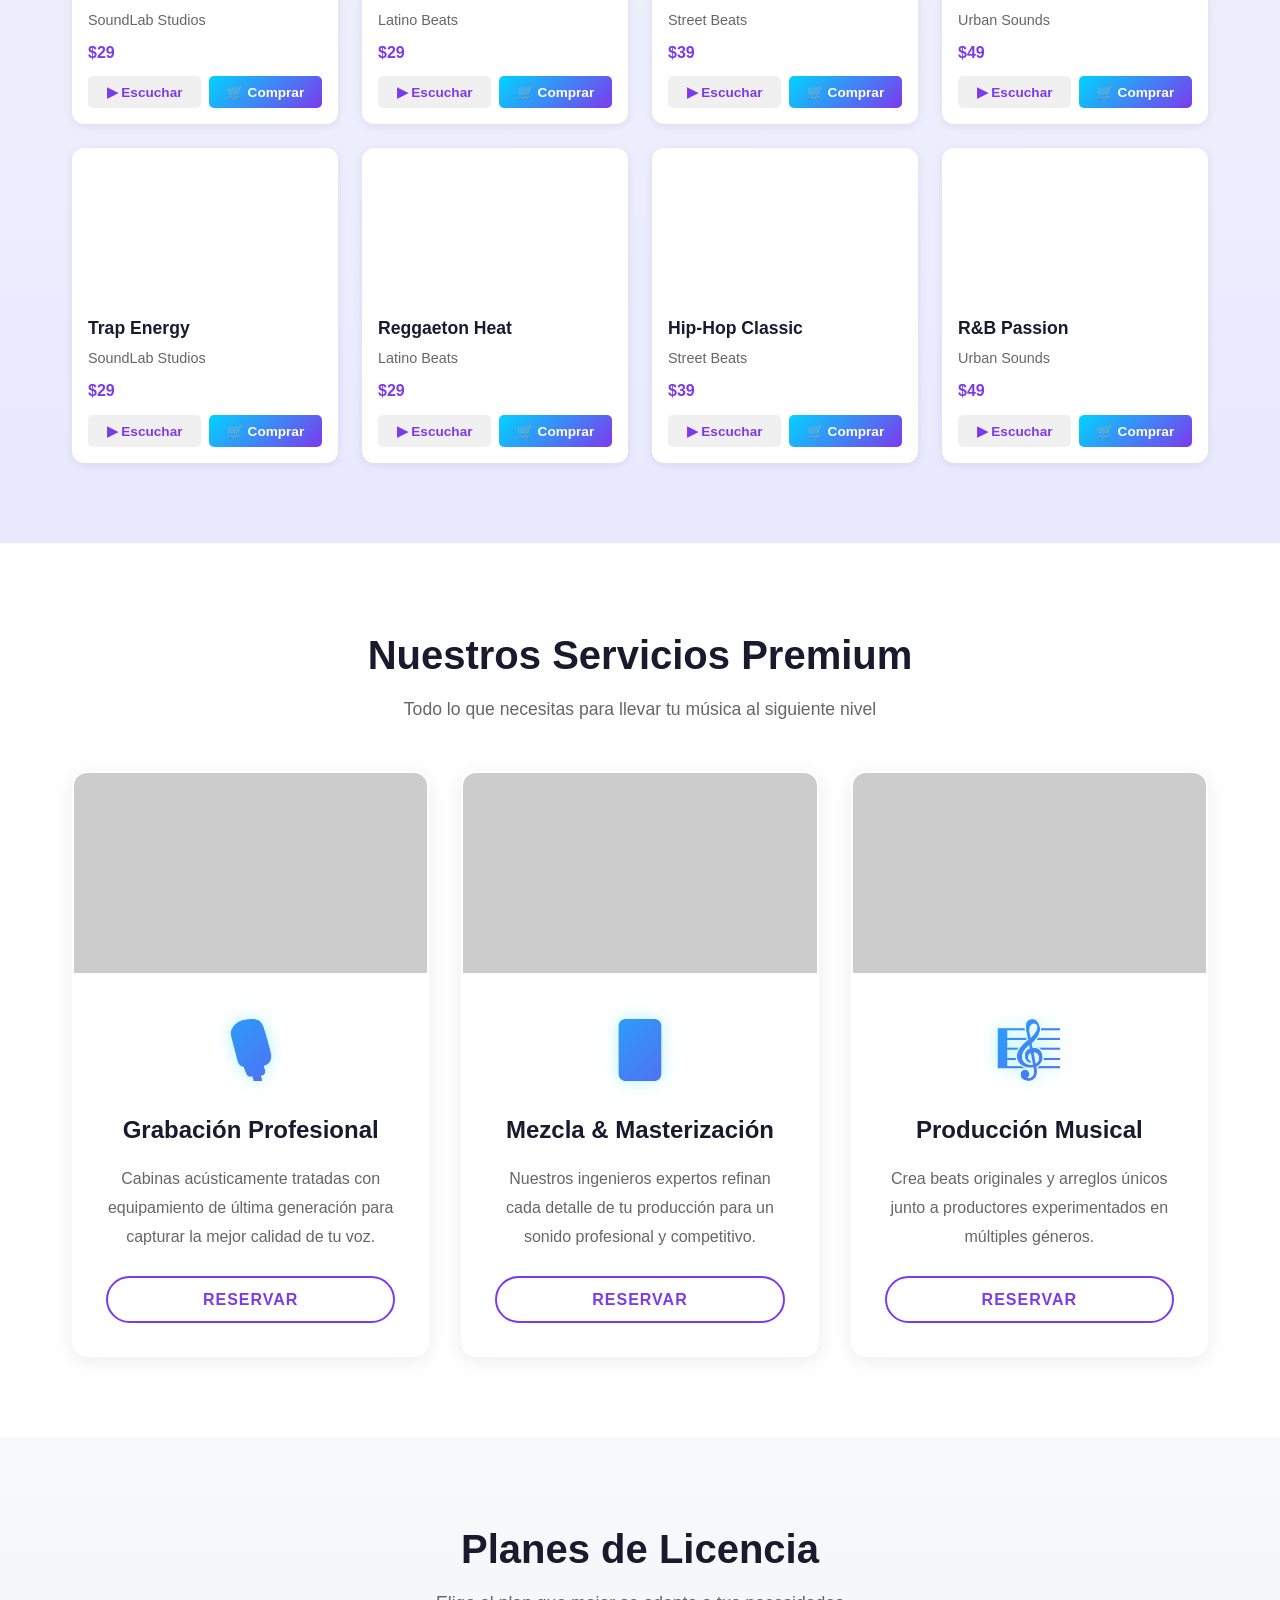
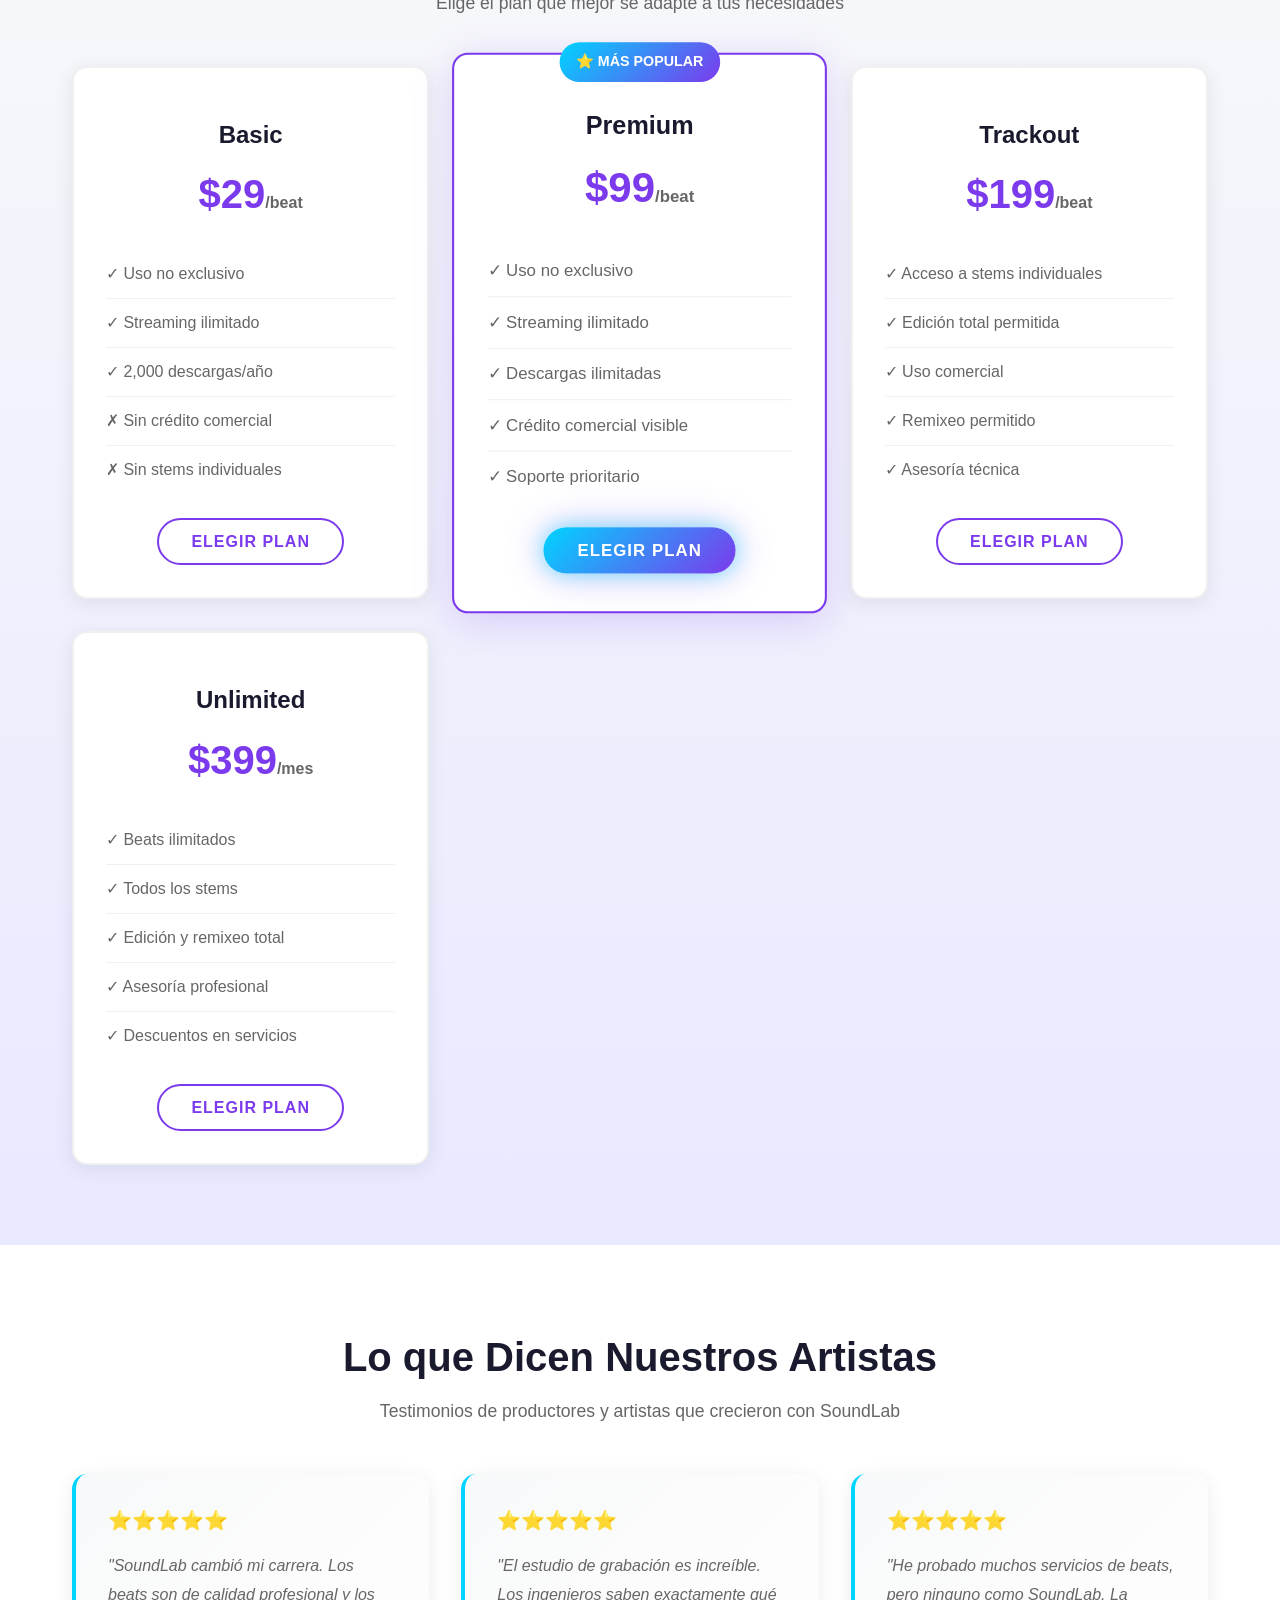
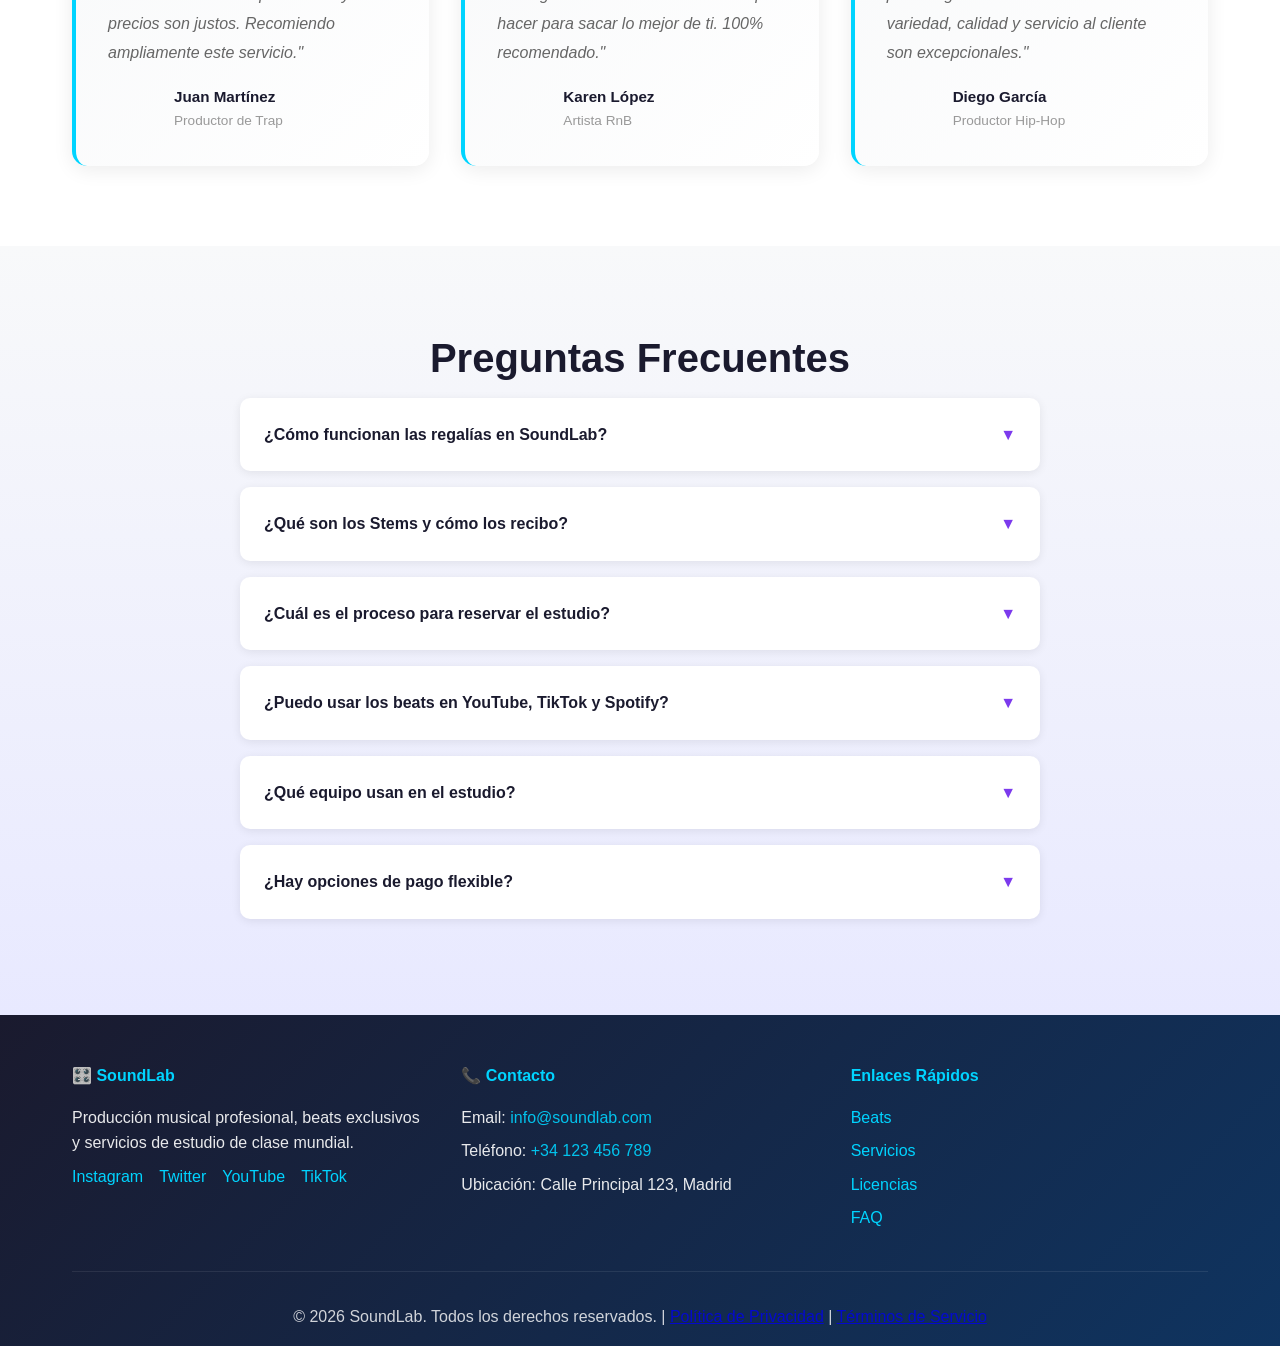
==== commit 4e785df2: "Add best-practice comments to HTML, CSS, and JS" ====
--- a/index.html
+++ b/index.html
@@ -7,6 +7,9 @@
     <link rel="stylesheet" href="css/styles.css">
 </head>
 <body>
+    <!-- Estructura principal: usa secciones semánticas y navegación accesible -->
+    <!-- Los enlaces internos permiten una experiencia de usuario más rápida y mejoras de accesibilidad -->
+    <!-- Mantén el HTML separado del CSS y JavaScript mediante archivos externos para mejor mantenimiento -->
     <!-- NAVBAR -->
     <nav class="navbar">
         <div class="navbar-container">
@@ -24,7 +27,7 @@
     </nav>
 
     <!-- HERO SECTION -->
-    <section class="hero">
+    <section class="hero" style="background-image: linear-gradient(135deg, rgba(15, 52, 96, 0.7) 0%, rgba(58, 21, 149, 0.7) 100%), url('https://images.unsplash.com/photo-1493225457124-a3eb161ffa5f?w=1200&h=600&fit=crop'); background-size: cover; background-position: center;">
         <div class="hero-content">
             <h1>Beats Premium para Tu Próximo Hit</h1>
             <p>Acceso a miles de beats profesionales. Estudios de grabación y producción de clase mundial.</p>
@@ -54,7 +57,7 @@
             <!-- REPRODUCTOR ACTUAL -->
             <div class="beats-player-container">
                 <div class="player-current-beat">
-                    <div class="beat-image">🎹</div>
+                    <div class="beat-image" style="background-image: url('https://images.unsplash.com/photo-1470225620780-dba8ba36b745?w=200&h=200&fit=crop'); background-size: cover; background-position: center;"></div>
                     <div class="beat-info">
                         <div class="beat-title" id="currentBeatTitle">Midnight Vibes</div>
                         <div class="beat-artist">Producido por: SoundLab Studios</div>
@@ -99,24 +102,33 @@
             
             <div class="cards-grid">
                 <div class="service-card">
-                    <div class="card-icon">🎙️</div>
-                    <h3>Grabación Profesional</h3>
-                    <p>Cabinas acústicamente tratadas con equipamiento de última generación para capturar la mejor calidad de tu voz.</p>
-                    <button class="btn btn-outline">Reservar</button>
+                    <div class="service-image" style="background-image: url('https://images.unsplash.com/photo-1511379938547-c1f69b13d835?w=400&h=250&fit=crop'); background-size: cover; background-position: center;"></div>
+                    <div class="service-content">
+                        <div class="card-icon">🎙️</div>
+                        <h3>Grabación Profesional</h3>
+                        <p>Cabinas acústicamente tratadas con equipamiento de última generación para capturar la mejor calidad de tu voz.</p>
+                        <button class="btn btn-outline">Reservar</button>
+                    </div>
                 </div>
 
                 <div class="service-card">
-                    <div class="card-icon">🎚️</div>
-                    <h3>Mezcla & Masterización</h3>
-                    <p>Nuestros ingenieros expertos refinan cada detalle de tu producción para un sonido profesional y competitivo.</p>
-                    <button class="btn btn-outline">Reservar</button>
+                    <div class="service-image" style="background-image: url('https://images.unsplash.com/photo-1516636672472-f552e278e585?w=400&h=250&fit=crop'); background-size: cover; background-position: center;"></div>
+                    <div class="service-content">
+                        <div class="card-icon">🎚️</div>
+                        <h3>Mezcla & Masterización</h3>
+                        <p>Nuestros ingenieros expertos refinan cada detalle de tu producción para un sonido profesional y competitivo.</p>
+                        <button class="btn btn-outline">Reservar</button>
+                    </div>
                 </div>
 
                 <div class="service-card">
-                    <div class="card-icon">🎼</div>
-                    <h3>Producción Musical</h3>
-                    <p>Crea beats originales y arreglos únicos junto a productores experimentados en múltiples géneros.</p>
-                    <button class="btn btn-outline">Reservar</button>
+                    <div class="service-image" style="background-image: url('https://images.unsplash.com/photo-1459749411175-04bf5292ceea?w=400&h=250&fit=crop'); background-size: cover; background-position: center;"></div>
+                    <div class="service-content">
+                        <div class="card-icon">🎼</div>
+                        <h3>Producción Musical</h3>
+                        <p>Crea beats originales y arreglos únicos junto a productores experimentados en múltiples géneros.</p>
+                        <button class="btn btn-outline">Reservar</button>
+                    </div>
                 </div>
             </div>
         </div>
@@ -196,7 +208,7 @@
                     <div class="testimonial-stars">⭐⭐⭐⭐⭐</div>
                     <p class="testimonial-text">"SoundLab cambió mi carrera. Los beats son de calidad profesional y los precios son justos. Recomiendo ampliamente este servicio."</p>
                     <div class="testimonial-author">
-                        <div class="testimonial-avatar">JM</div>
+                        <div class="testimonial-avatar" style="background-image: url('https://images.unsplash.com/photo-1507003211169-0a1dd7228f2d?w=100&h=100&fit=crop'); background-size: cover; background-position: center;"></div>
                         <div>
                             <div class="testimonial-name">Juan Martínez</div>
                             <div class="testimonial-role">Productor de Trap</div>
@@ -208,7 +220,7 @@
                     <div class="testimonial-stars">⭐⭐⭐⭐⭐</div>
                     <p class="testimonial-text">"El estudio de grabación es increíble. Los ingenieros saben exactamente qué hacer para sacar lo mejor de ti. 100% recomendado."</p>
                     <div class="testimonial-author">
-                        <div class="testimonial-avatar">KL</div>
+                        <div class="testimonial-avatar" style="background-image: url('https://images.unsplash.com/photo-1494790108377-be9c29b29330?w=100&h=100&fit=crop'); background-size: cover; background-position: center;"></div>
                         <div>
                             <div class="testimonial-name">Karen López</div>
                             <div class="testimonial-role">Artista RnB</div>
@@ -220,7 +232,7 @@
                     <div class="testimonial-stars">⭐⭐⭐⭐⭐</div>
                     <p class="testimonial-text">"He probado muchos servicios de beats, pero ninguno como SoundLab. La variedad, calidad y servicio al cliente son excepcionales."</p>
                     <div class="testimonial-author">
-                        <div class="testimonial-avatar">DG</div>
+                        <div class="testimonial-avatar" style="background-image: url('https://images.unsplash.com/photo-1500648767791-00dcc994a43e?w=100&h=100&fit=crop'); background-size: cover; background-position: center;"></div>
                         <div>
                             <div class="testimonial-name">Diego García</div>
                             <div class="testimonial-role">Productor Hip-Hop</div>
@@ -309,6 +321,7 @@
         </div>
     </footer>
 
+    <!-- Cargar el script al final para que el DOM esté listo antes de iniciar los listeners -->
     <script src="js/script.js"></script>
 </body>
 </html>
--- a/css/styles.css
+++ b/css/styles.css
@@ -1,3 +1,10 @@
+/*
+    SoundLab CSS: utiliza un reset ligero y estilos responsivos.
+    Buenas prácticas:
+    - Resetear márgenes y paddings para un diseño consistente.
+    - Usar box-sizing:border-box para evitar cálculos complejos de ancho.
+    - Mantener estilos separados en secciones con comentarios claros.
+*/
 * {
     margin: 0;
     padding: 0;
@@ -369,6 +376,8 @@
     font-size: 3rem;
     box-shadow: 0 4px 15px rgba(0, 0, 0, 0.1);
     flex-shrink: 0;
+    background-size: cover;
+    background-position: center;
 }
 
 .beat-info {
@@ -589,13 +598,45 @@
 .service-card {
     background: white;
     border-radius: 15px;
-    padding: 2rem;
+    padding: 0;
     text-align: center;
     box-shadow: 0 4px 20px rgba(0, 0, 0, 0.08);
     transition: all 0.3s ease;
     border: 2px solid transparent;
     position: relative;
     overflow: hidden;
+    display: flex;
+    flex-direction: column;
+}
+
+.service-image {
+    width: 100%;
+    height: 200px;
+    background-size: cover;
+    background-position: center;
+    position: relative;
+}
+
+.service-image::after {
+    content: '';
+    position: absolute;
+    top: 0;
+    left: 0;
+    width: 100%;
+    height: 100%;
+    background: rgba(0, 0, 0, 0.2);
+    transition: opacity 0.3s ease;
+}
+
+.service-card:hover .service-image::after {
+    opacity: 0.4;
+}
+
+.service-content {
+    padding: 2rem;
+    flex-grow: 1;
+    display: flex;
+    flex-direction: column;
 }
 
 .service-card::before {
@@ -786,6 +827,8 @@
     color: white;
     font-weight: 700;
     font-size: 1.2rem;
+    background-size: cover;
+    background-position: center;
 }
 
 .testimonial-name {
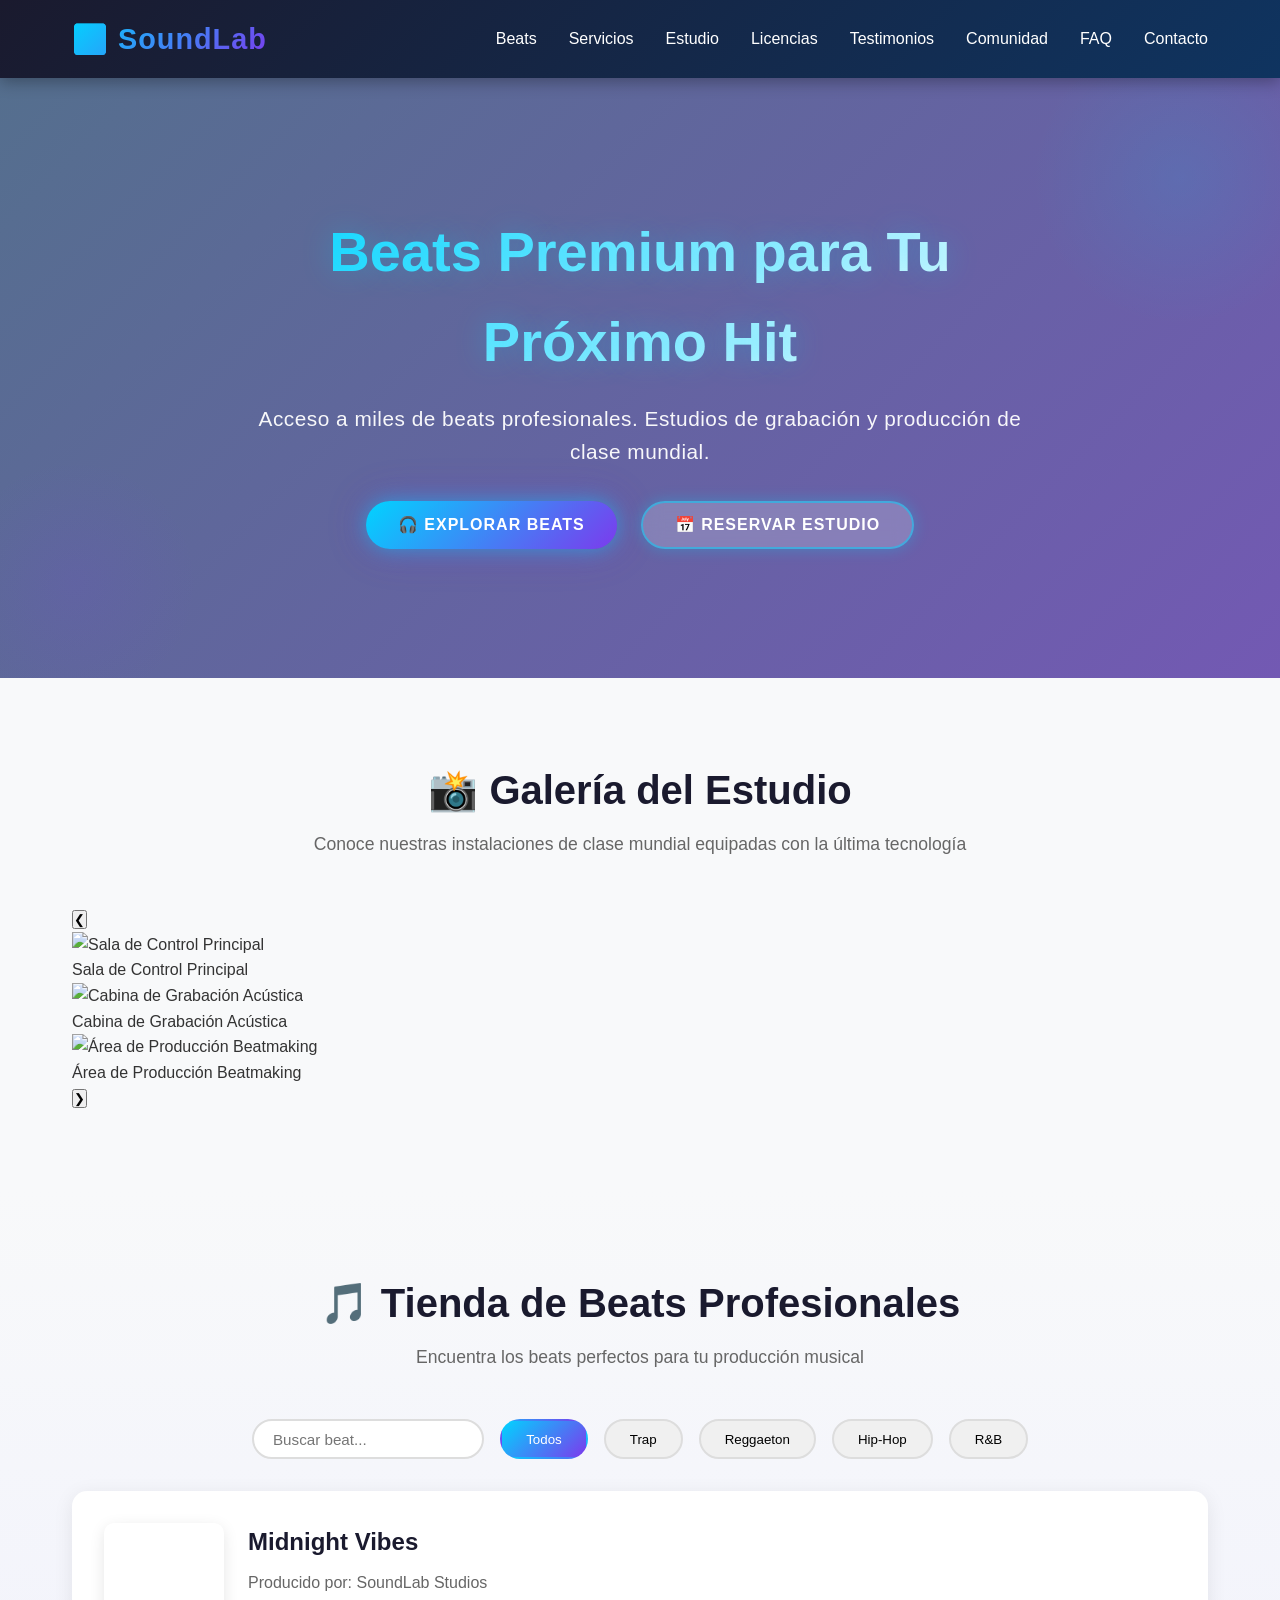
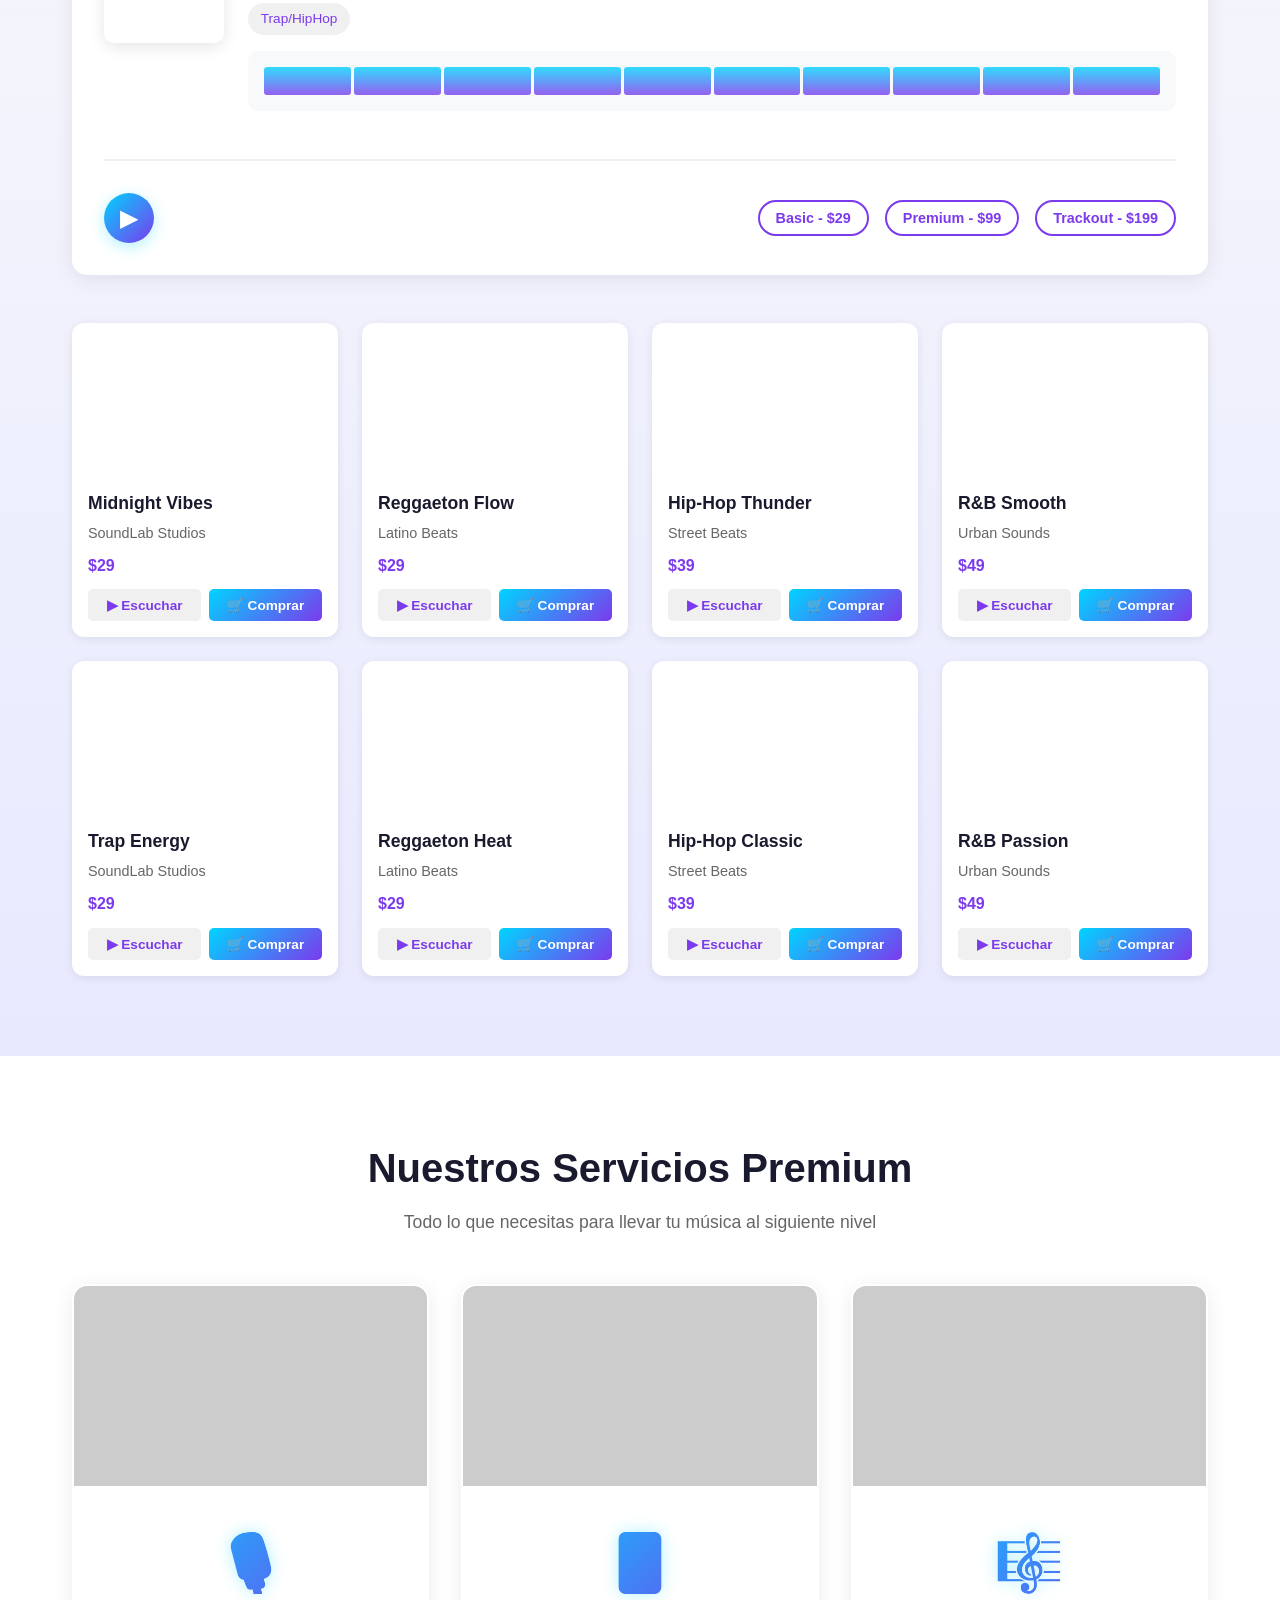
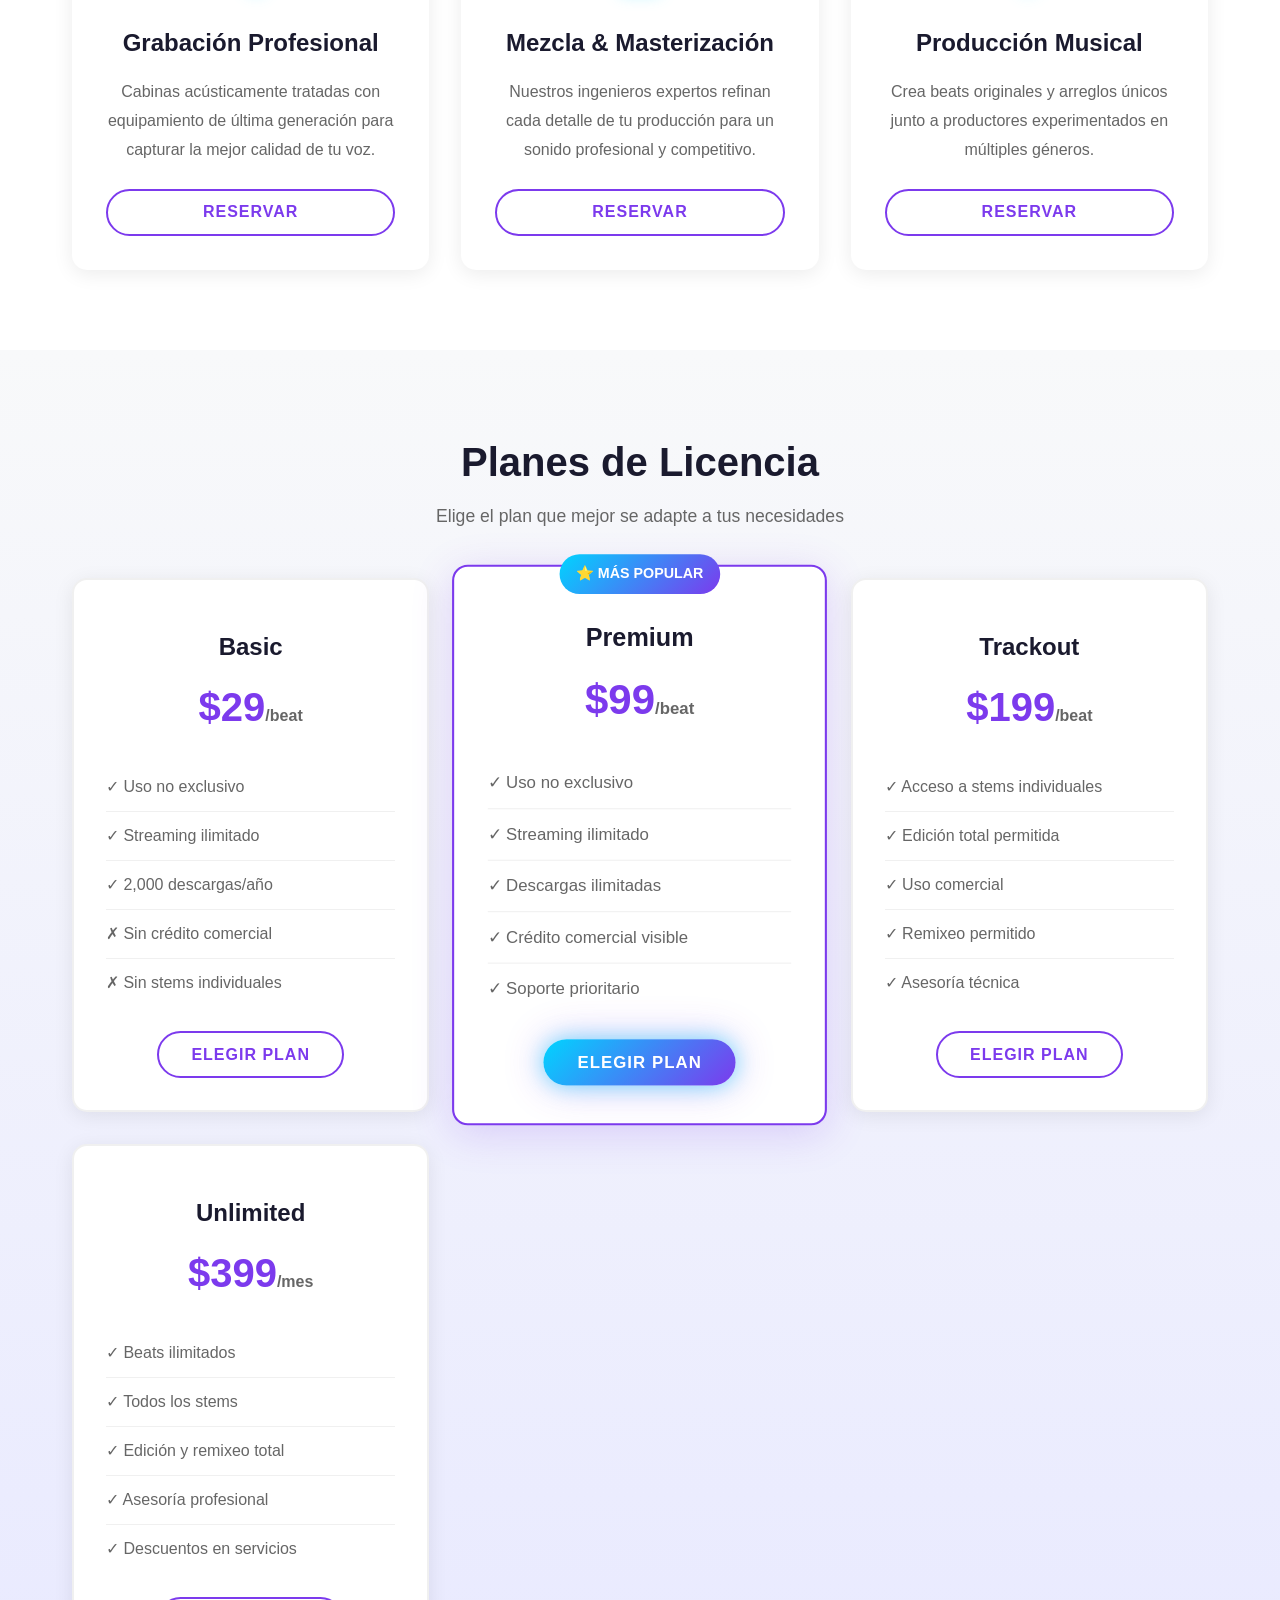
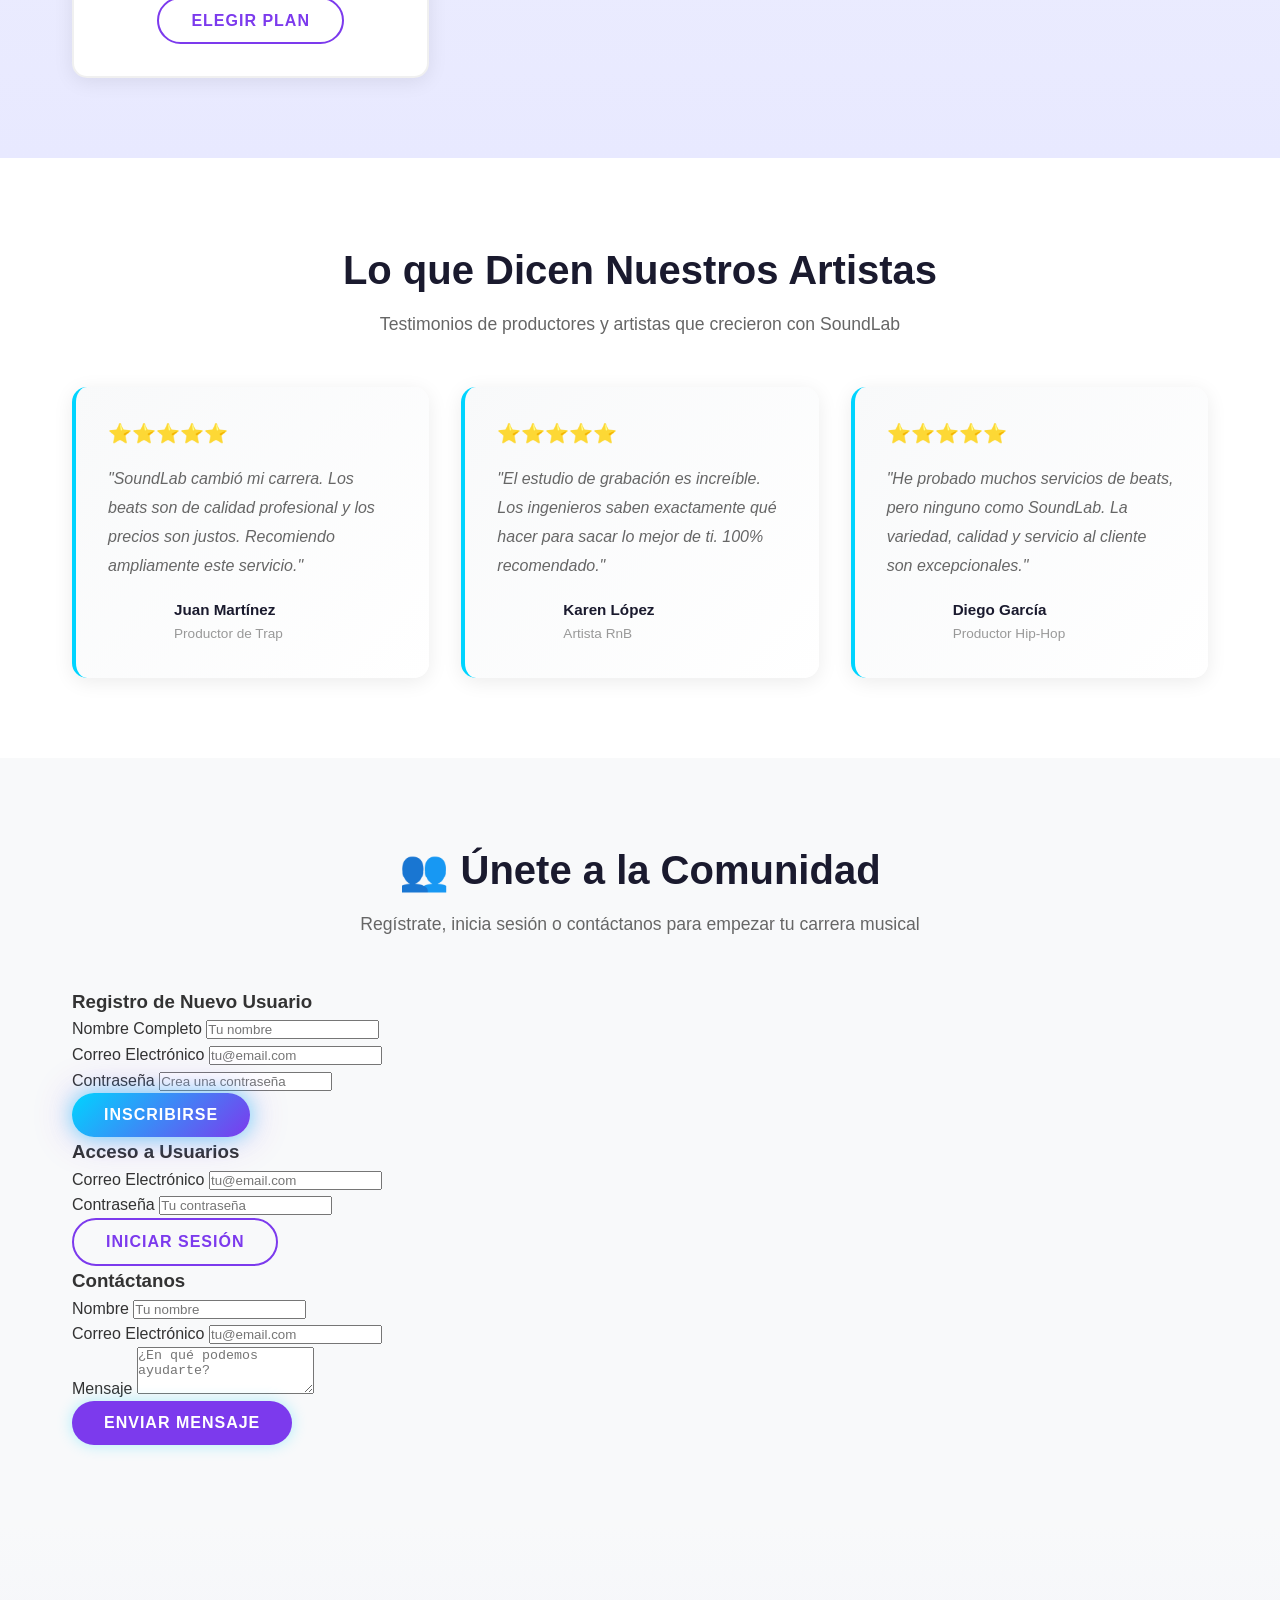
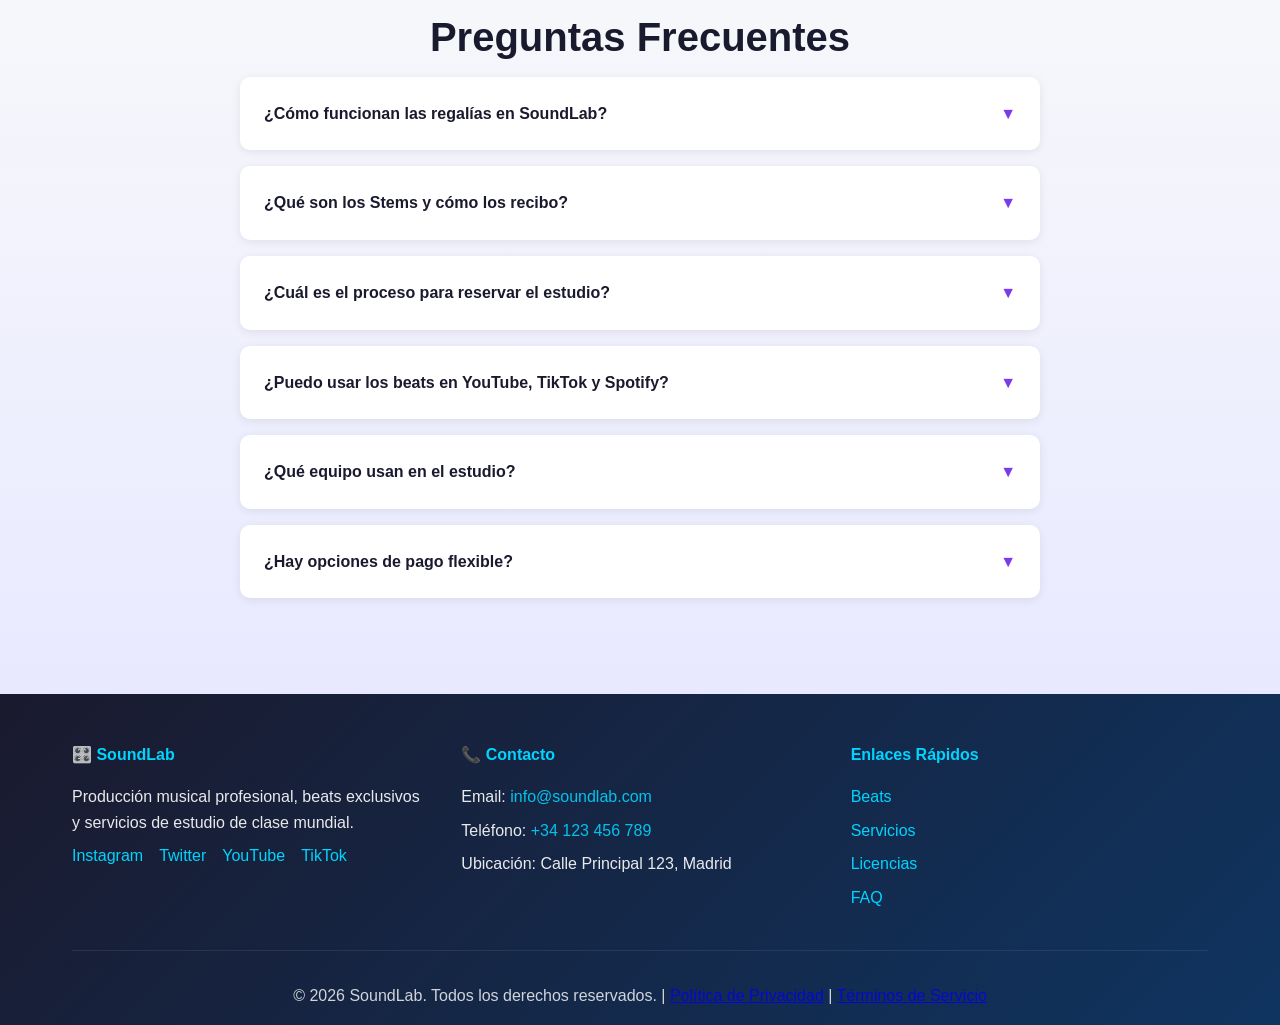
==== commit 90b1d230: "Estructura: Anadido carrusel y seccion de formularios" ====
--- a/index.html
+++ b/index.html
@@ -3,7 +3,7 @@
 <head>
     <meta charset="UTF-8">
     <meta name="viewport" content="width=device-width, initial-scale=1.0">
-    <title>SoundLab - Beats & Estudio de Producción</title>
+    <title>SoundLab - Beat & Estudio de Producción</title>
     <link rel="stylesheet" href="css/styles.css">
 </head>
 <body>
@@ -18,8 +18,10 @@
             <ul class="nav-links" id="navLinks">
                 <li><a href="#beats">Beats</a></li>
                 <li><a href="#servicios">Servicios</a></li>
+                <li><a href="#estudio">Estudio</a></li>
                 <li><a href="#licencias">Licencias</a></li>
                 <li><a href="#testimonios">Testimonios</a></li>
+                <li><a href="#comunidad">Comunidad</a></li>
                 <li><a href="#faq">FAQ</a></li>
                 <li><a href="#contacto">Contacto</a></li>
             </ul>
@@ -34,6 +36,40 @@
             <div class="hero-buttons">
                 <button class="btn btn-primary">🎧 Explorar Beats</button>
                 <button class="btn btn-secondary">📅 Reservar Estudio</button>
+            </div>
+        </div>
+    </section>
+
+    <!-- ESTUDIO CARRUSEL SECTION -->
+    <section class="estudio-carrusel" id="estudio">
+        <div class="container">
+            <h2>📸 Galería del Estudio</h2>
+            <p>Conoce nuestras instalaciones de clase mundial equipadas con la última tecnología</p>
+            
+            <div class="carousel-container">
+                <button class="carousel-btn prev-btn" id="prevBtn" aria-label="Anterior">❮</button>
+                
+                <div class="carousel-slide active">
+                    <img src="https://images.unsplash.com/photo-1598488035139-bdbb2231ce04?w=800&h=400&fit=crop" alt="Sala de Control Principal" class="carousel-img">
+                    <div class="carousel-caption">Sala de Control Principal</div>
+                </div>
+                
+                <div class="carousel-slide">
+                    <img src="https://images.unsplash.com/photo-1598653222000-6b7b7a552625?w=800&h=400&fit=crop" alt="Cabina de Grabación Acústica" class="carousel-img">
+                    <div class="carousel-caption">Cabina de Grabación Acústica</div>
+                </div>
+                
+                <div class="carousel-slide">
+                    <img src="https://images.unsplash.com/photo-1519682577862-22b62b24e493?w=800&h=400&fit=crop" alt="Área de Producción Beatmaking" class="carousel-img">
+                    <div class="carousel-caption">Área de Producción Beatmaking</div>
+                </div>
+                
+                <button class="carousel-btn next-btn" id="nextBtn" aria-label="Siguiente">❯</button>
+            </div>
+            <div class="carousel-indicators" id="carouselIndicators">
+                <span class="dot active" onclick="currentSlide(0)"></span>
+                <span class="dot" onclick="currentSlide(1)"></span>
+                <span class="dot" onclick="currentSlide(2)"></span>
             </div>
         </div>
     </section>
@@ -243,6 +279,78 @@
         </div>
     </section>
 
+    <!-- COMUNIDAD Y FORMULARIOS SECTION -->
+    <section class="comunidad" id="comunidad">
+        <div class="container">
+            <h2>👥 Únete a la Comunidad</h2>
+            <p>Regístrate, inicia sesión o contáctanos para empezar tu carrera musical</p>
+            
+            <div class="forms-grid">
+                <!-- Formulario de Inscripción -->
+                <div class="form-card">
+                    <h3>Registro de Nuevo Usuario</h3>
+                    <form id="formInscripcion" novalidate>
+                        <div class="form-group">
+                            <label for="regNombre">Nombre Completo</label>
+                            <input type="text" id="regNombre" placeholder="Tu nombre">
+                        </div>
+                        <div class="form-group">
+                            <label for="regEmail">Correo Electrónico</label>
+                            <input type="email" id="regEmail" placeholder="tu@email.com">
+                        </div>
+                        <div class="form-group">
+                            <label for="regPassword">Contraseña</label>
+                            <input type="password" id="regPassword" placeholder="Crea una contraseña">
+                        </div>
+                        <div id="errorInscripcion" class="error-msg"></div>
+                        <div id="successInscripcion" class="success-msg"></div>
+                        <button type="submit" class="btn btn-primary w-100">Inscribirse</button>
+                    </form>
+                </div>
+
+                <!-- Formulario de Login -->
+                <div class="form-card">
+                    <h3>Acceso a Usuarios</h3>
+                    <form id="formLogin" novalidate>
+                        <div class="form-group">
+                            <label for="logEmail">Correo Electrónico</label>
+                            <input type="email" id="logEmail" placeholder="tu@email.com">
+                        </div>
+                        <div class="form-group">
+                            <label for="logPassword">Contraseña</label>
+                            <input type="password" id="logPassword" placeholder="Tu contraseña">
+                        </div>
+                        <div id="errorLogin" class="error-msg"></div>
+                        <div id="successLogin" class="success-msg"></div>
+                        <button type="submit" class="btn btn-outline w-100">Iniciar Sesión</button>
+                    </form>
+                </div>
+
+                <!-- Formulario de Contacto -->
+                <div class="form-card">
+                    <h3>Contáctanos</h3>
+                    <form id="formContacto" novalidate>
+                        <div class="form-group">
+                            <label for="contNombre">Nombre</label>
+                            <input type="text" id="contNombre" placeholder="Tu nombre">
+                        </div>
+                        <div class="form-group">
+                            <label for="contEmail">Correo Electrónico</label>
+                            <input type="email" id="contEmail" placeholder="tu@email.com">
+                        </div>
+                        <div class="form-group">
+                            <label for="contMensaje">Mensaje</label>
+                            <textarea id="contMensaje" rows="3" placeholder="¿En qué podemos ayudarte?"></textarea>
+                        </div>
+                        <div id="errorContacto" class="error-msg"></div>
+                        <div id="successContacto" class="success-msg"></div>
+                        <button type="submit" class="btn btn-secondary w-100" style="background:#7c3aed; border:none;">Enviar Mensaje</button>
+                    </form>
+                </div>
+            </div>
+        </div>
+    </section>
+
     <!-- FAQ SECTION -->
     <section class="faq" id="faq">
         <div class="container">
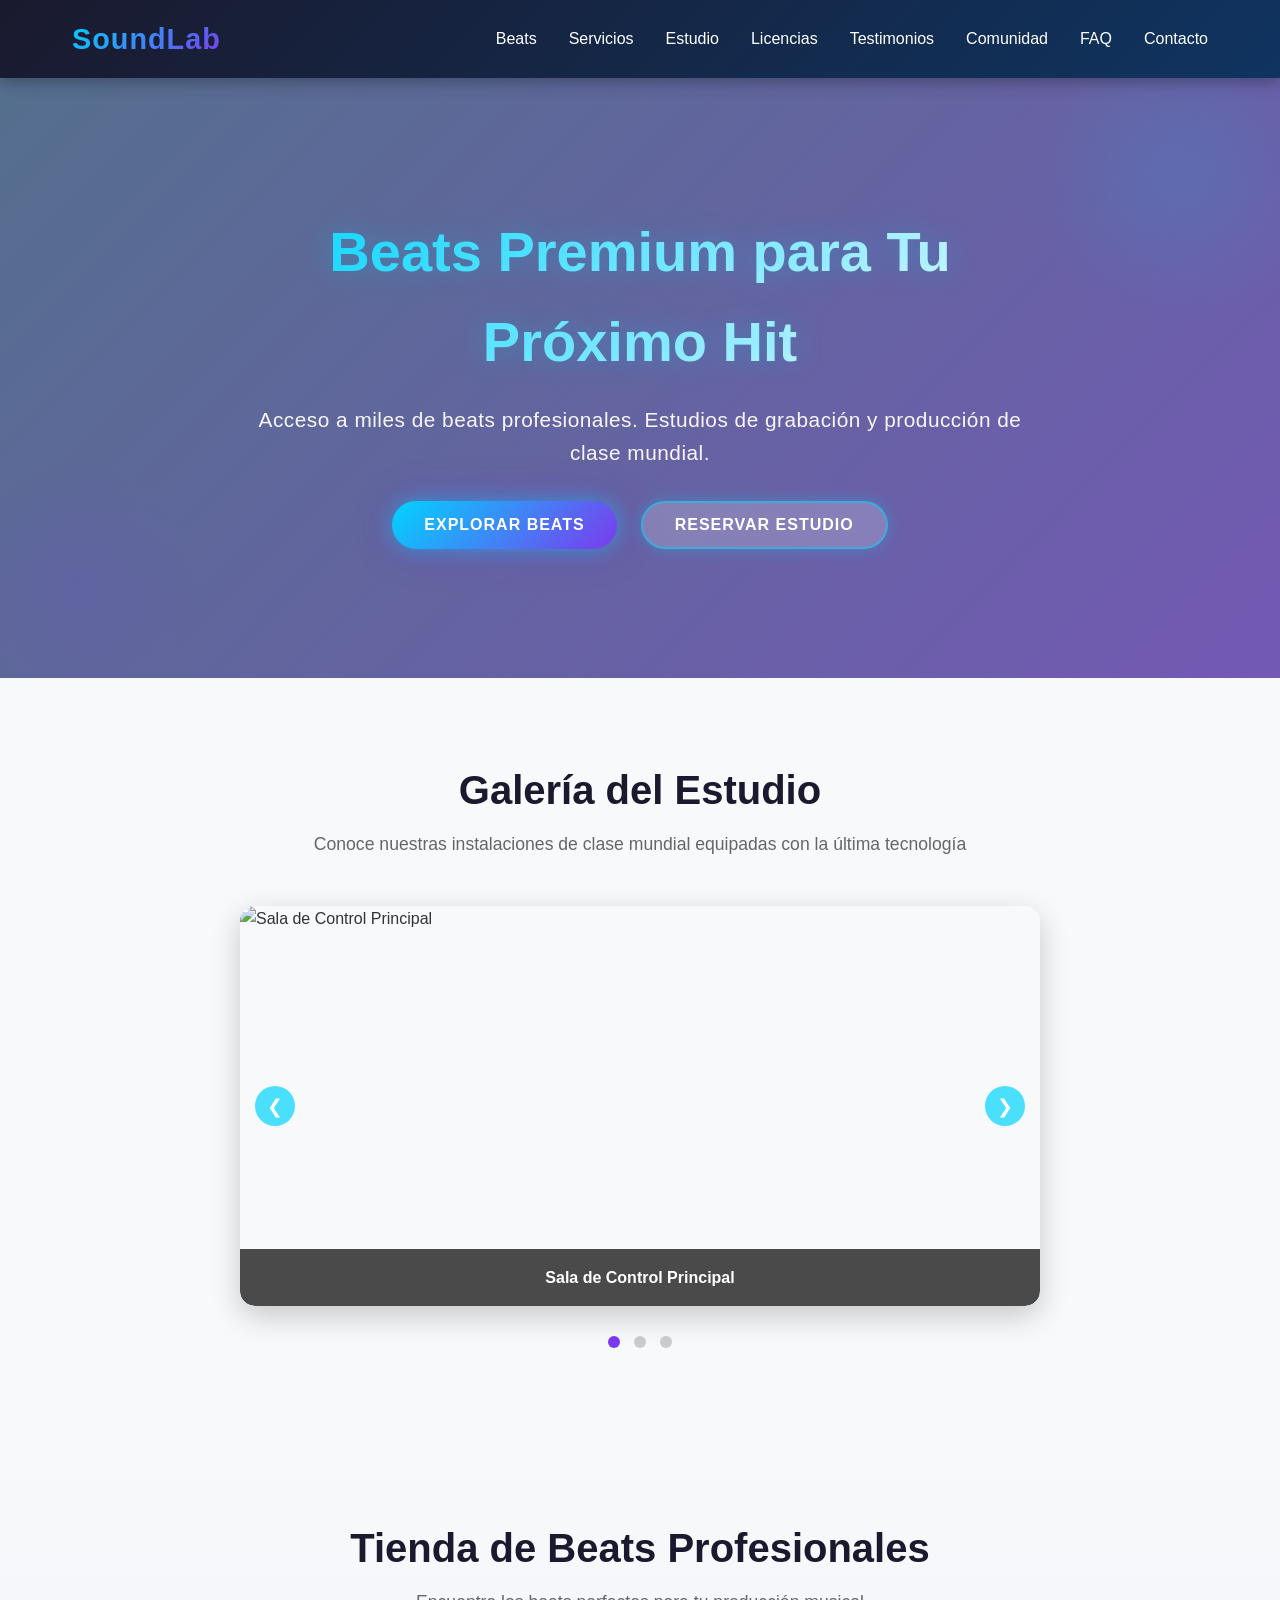
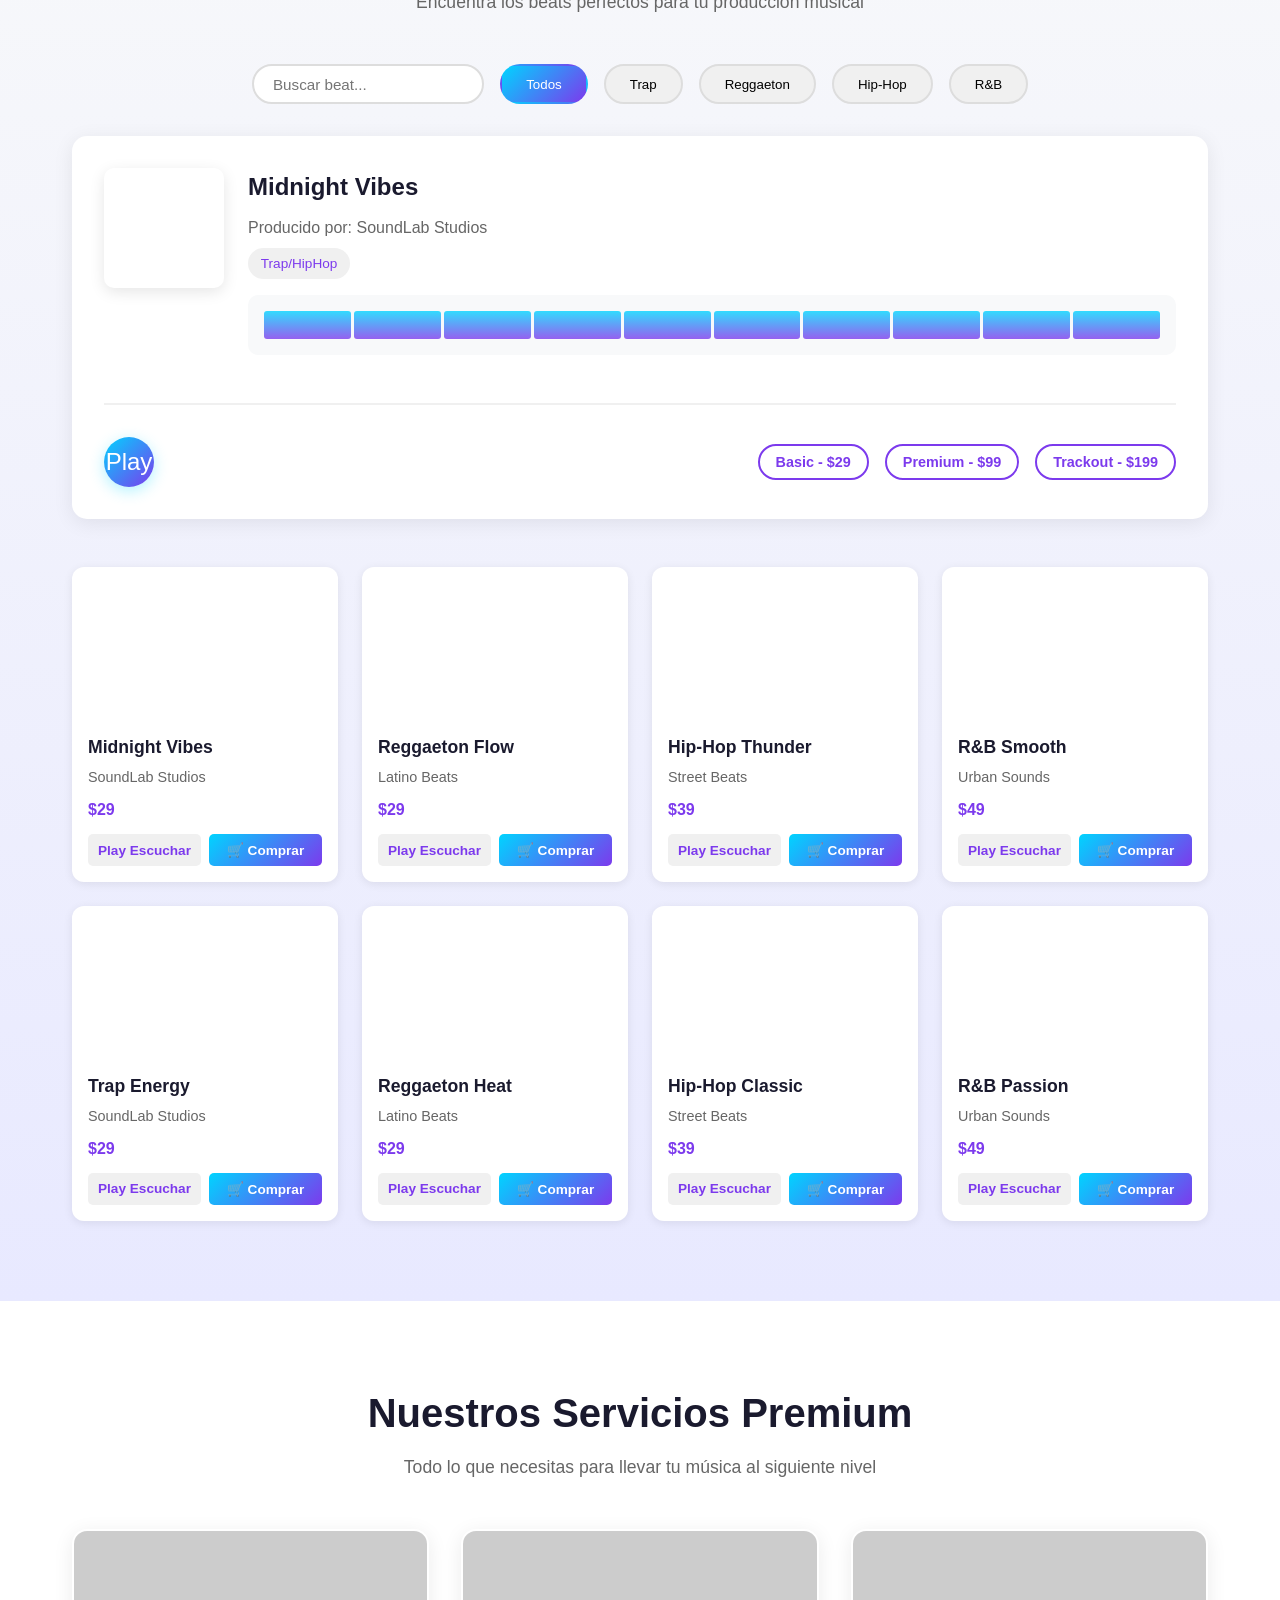
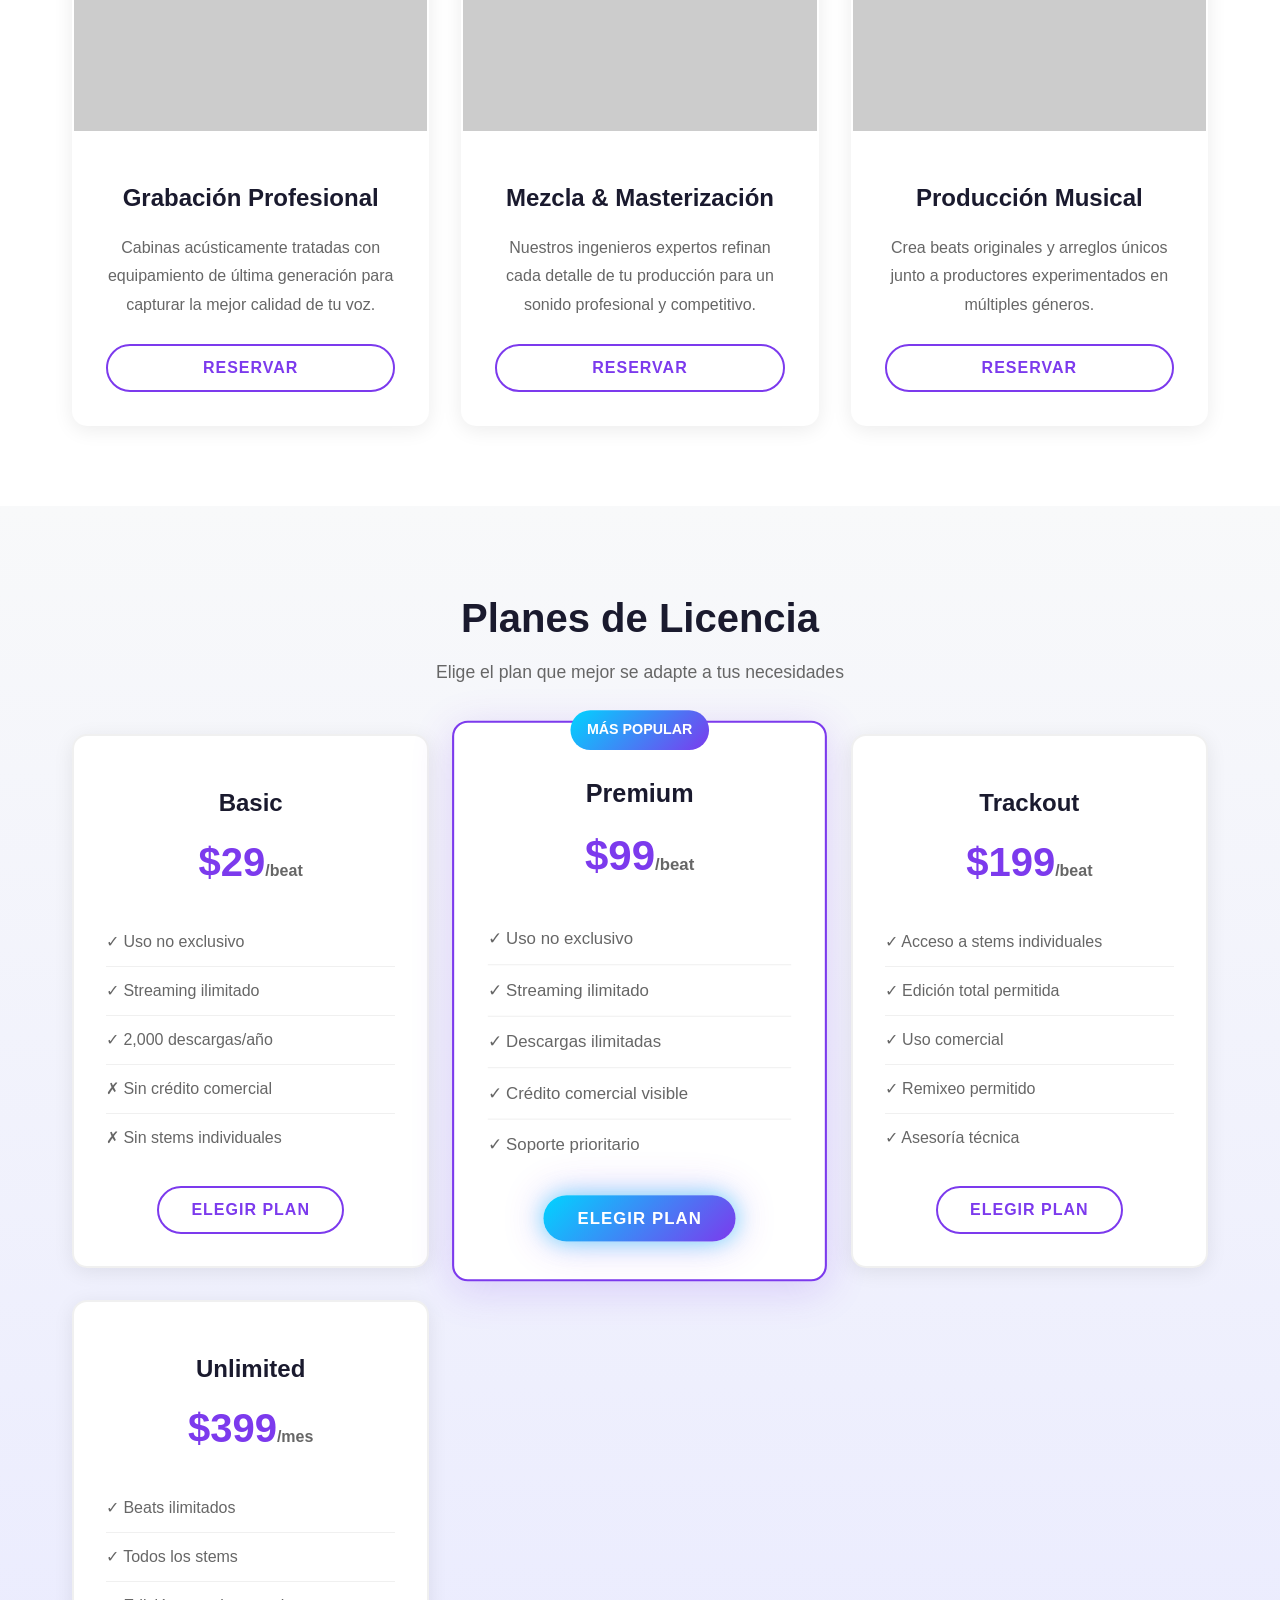
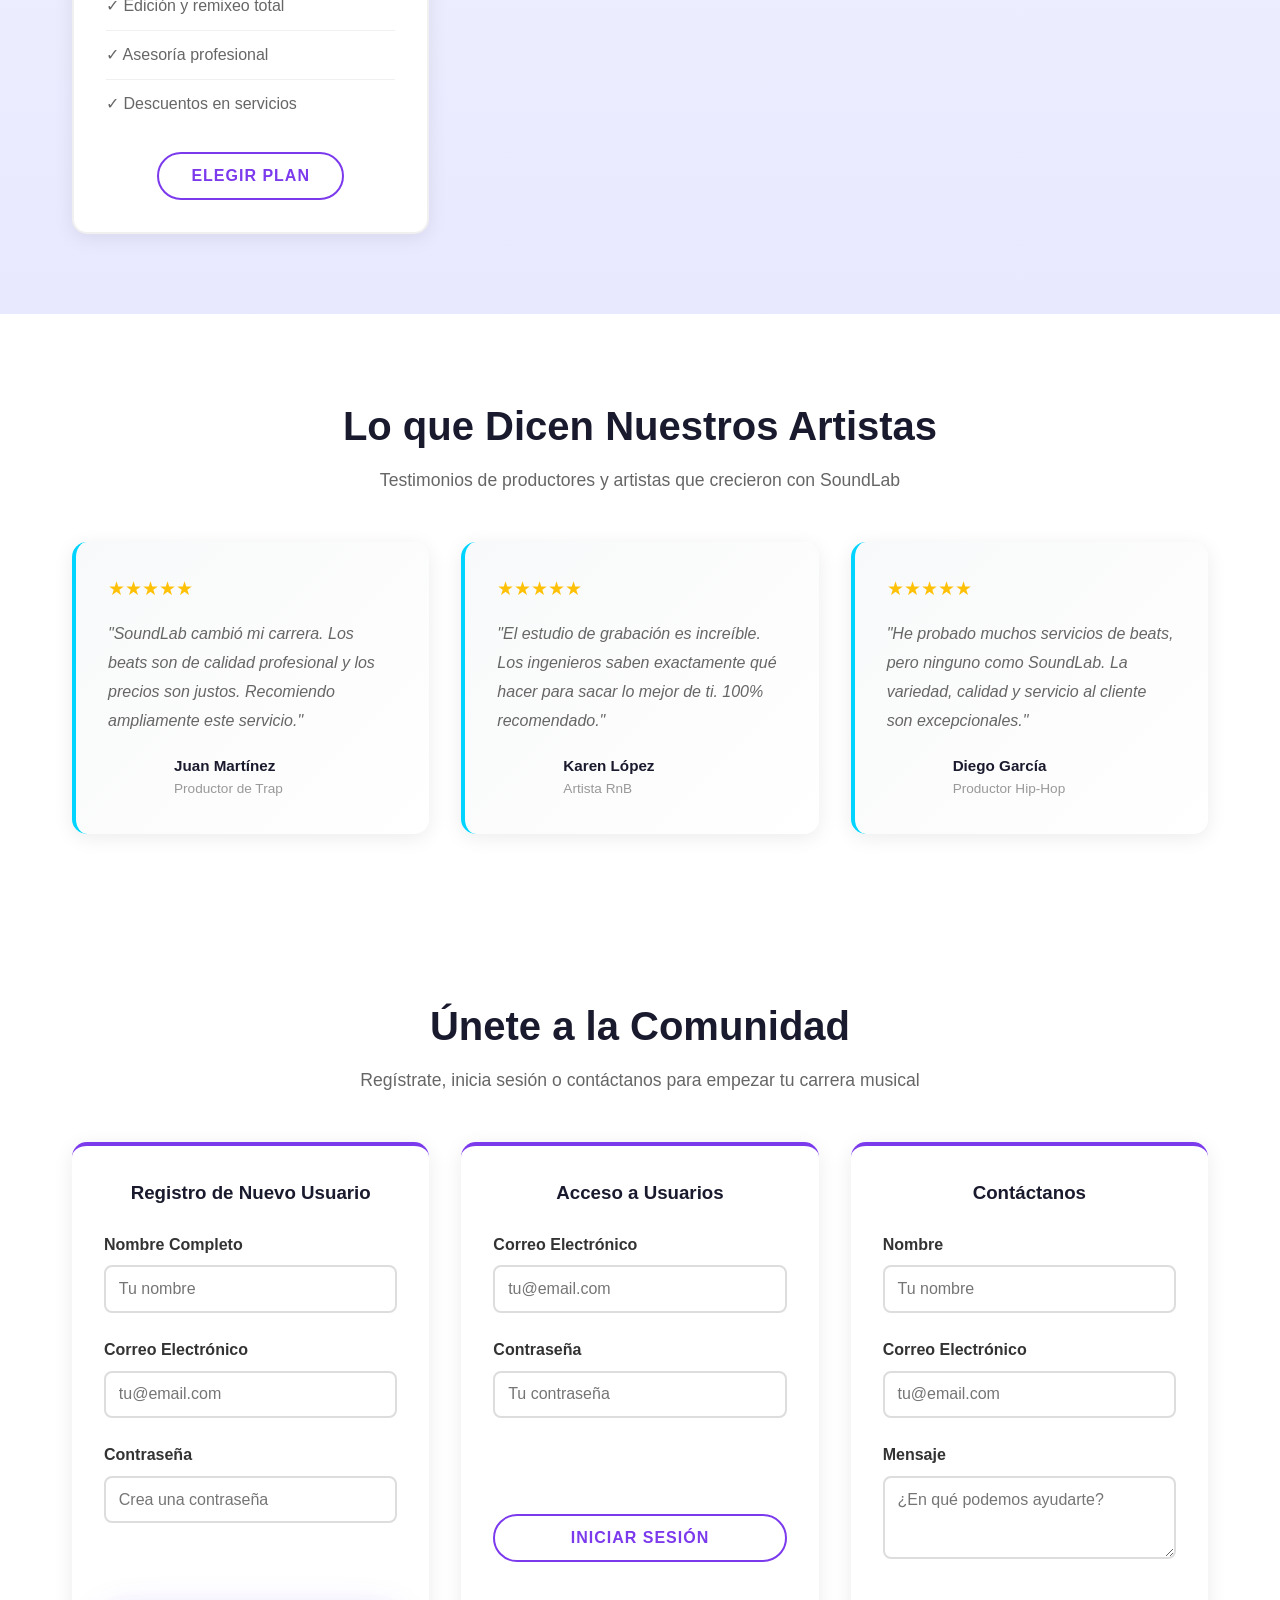
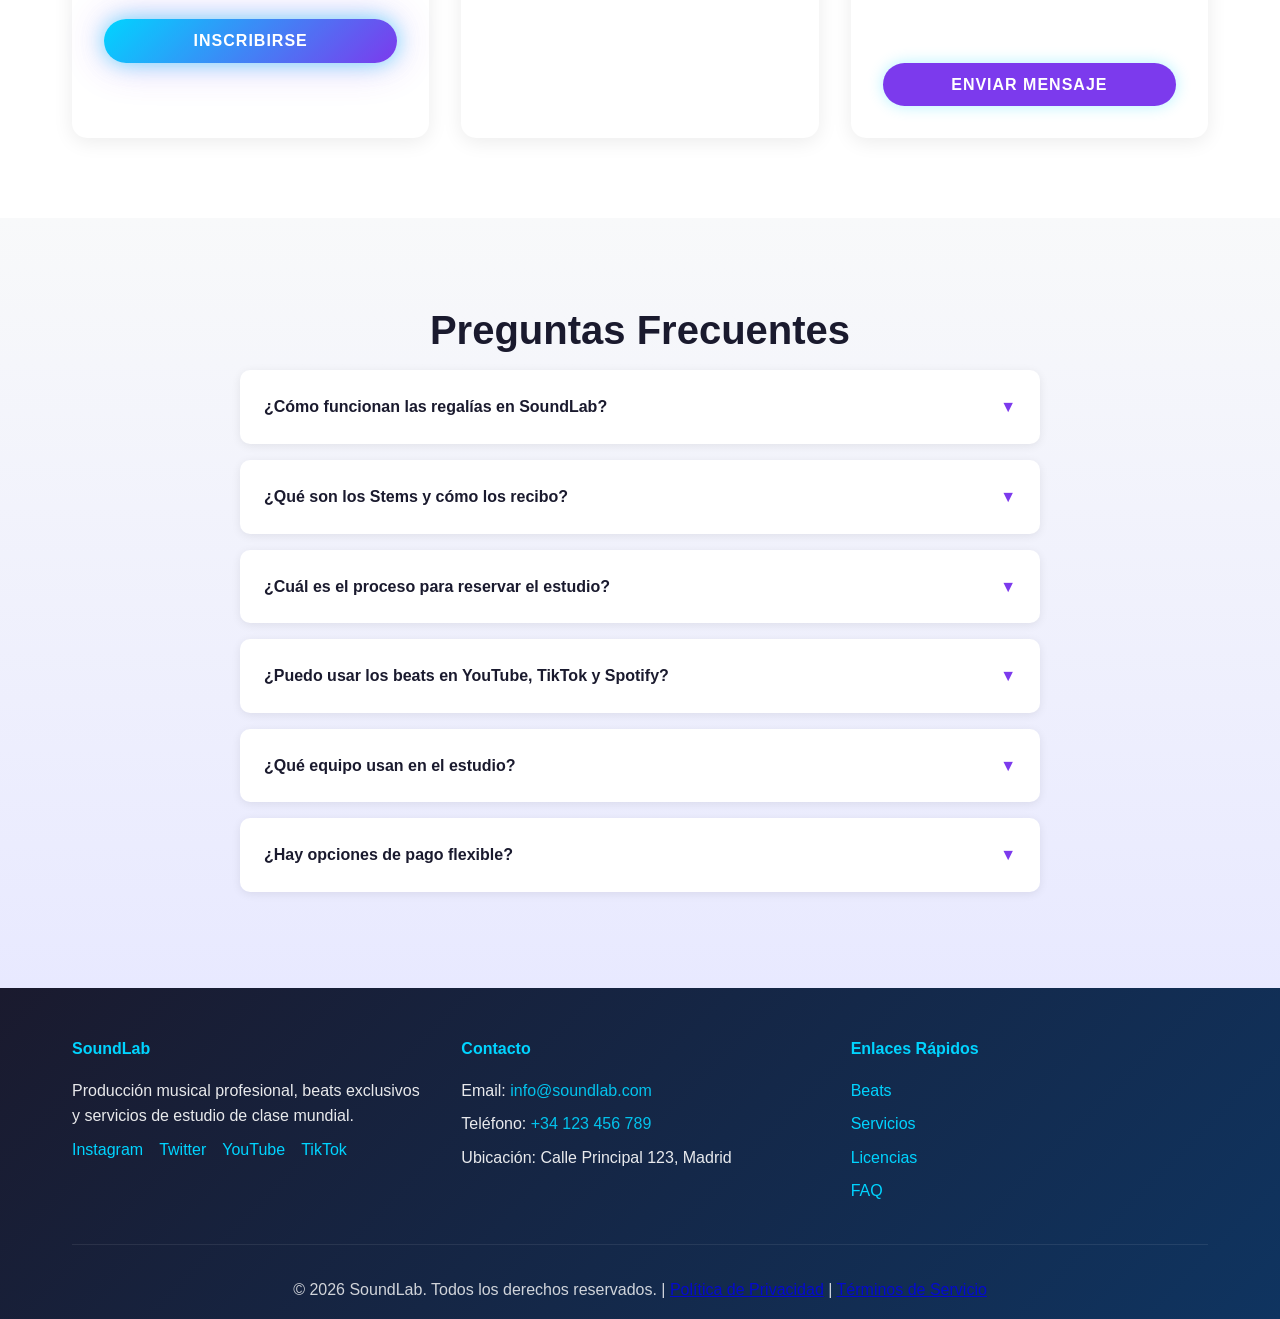
==== commit e8cb354c: "Refactor: Limpieza de emojis, actualizacion de imagenes, documentacion y optimizacion del codigo JS" ====
--- a/index.html
+++ b/index.html
@@ -11,9 +11,10 @@
     <!-- Los enlaces internos permiten una experiencia de usuario más rápida y mejoras de accesibilidad -->
     <!-- Mantén el HTML separado del CSS y JavaScript mediante archivos externos para mejor mantenimiento -->
     <!-- NAVBAR -->
+    <!-- Contenedor principal de la navegación de la página -->
     <nav class="navbar">
         <div class="navbar-container">
-            <div class="logo">🎛️ SoundLab</div>
+            <div class="logo">SoundLab</div>
             <button class="menu-toggle" id="menuToggle">☰</button>
             <ul class="nav-links" id="navLinks">
                 <li><a href="#beats">Beats</a></li>
@@ -29,38 +30,39 @@
     </nav>
 
     <!-- HERO SECTION -->
-    <section class="hero" style="background-image: linear-gradient(135deg, rgba(15, 52, 96, 0.7) 0%, rgba(58, 21, 149, 0.7) 100%), url('https://images.unsplash.com/photo-1493225457124-a3eb161ffa5f?w=1200&h=600&fit=crop'); background-size: cover; background-position: center;">
+    <section class="hero" style="background-image: linear-gradient(135deg, rgba(15, 52, 96, 0.7) 0%, rgba(58, 21, 149, 0.7) 100%), url('https://loremflickr.com/1200/600/music,studio/all'); background-size: cover; background-position: center;">
         <div class="hero-content">
             <h1>Beats Premium para Tu Próximo Hit</h1>
             <p>Acceso a miles de beats profesionales. Estudios de grabación y producción de clase mundial.</p>
             <div class="hero-buttons">
-                <button class="btn btn-primary">🎧 Explorar Beats</button>
-                <button class="btn btn-secondary">📅 Reservar Estudio</button>
+                <button class="btn btn-primary">Explorar Beats</button>
+                <button class="btn btn-secondary">Reservar Estudio</button>
             </div>
         </div>
     </section>
 
     <!-- ESTUDIO CARRUSEL SECTION -->
+    <!-- Sección que contiene el carrusel de imágenes dinámico del estudio -->
     <section class="estudio-carrusel" id="estudio">
         <div class="container">
-            <h2>📸 Galería del Estudio</h2>
+            <h2>Galería del Estudio</h2>
             <p>Conoce nuestras instalaciones de clase mundial equipadas con la última tecnología</p>
             
             <div class="carousel-container">
                 <button class="carousel-btn prev-btn" id="prevBtn" aria-label="Anterior">❮</button>
                 
                 <div class="carousel-slide active">
-                    <img src="https://images.unsplash.com/photo-1598488035139-bdbb2231ce04?w=800&h=400&fit=crop" alt="Sala de Control Principal" class="carousel-img">
+                    <img src="https://loremflickr.com/800/400/recording,studio/all" alt="Sala de Control Principal" class="carousel-img">
                     <div class="carousel-caption">Sala de Control Principal</div>
                 </div>
                 
                 <div class="carousel-slide">
-                    <img src="https://images.unsplash.com/photo-1598653222000-6b7b7a552625?w=800&h=400&fit=crop" alt="Cabina de Grabación Acústica" class="carousel-img">
+                    <img src="https://loremflickr.com/800/400/audio,mixer/all" alt="Cabina de Grabación Acústica" class="carousel-img">
                     <div class="carousel-caption">Cabina de Grabación Acústica</div>
                 </div>
                 
                 <div class="carousel-slide">
-                    <img src="https://images.unsplash.com/photo-1519682577862-22b62b24e493?w=800&h=400&fit=crop" alt="Área de Producción Beatmaking" class="carousel-img">
+                    <img src="https://loremflickr.com/800/400/music,producer/all" alt="Área de Producción Beatmaking" class="carousel-img">
                     <div class="carousel-caption">Área de Producción Beatmaking</div>
                 </div>
                 
@@ -75,9 +77,10 @@
     </section>
 
     <!-- BEATS SECTION -->
+    <!-- Sección de la tienda de beats con filtros y reproductor de audio simulado -->
     <section class="beat-store" id="beats">
         <div class="container">
-            <h2>🎵 Tienda de Beats Profesionales</h2>
+            <h2>Tienda de Beats Profesionales</h2>
             <p>Encuentra los beats perfectos para tu producción musical</p>
             
             <!-- FILTROS -->
@@ -93,7 +96,7 @@
             <!-- REPRODUCTOR ACTUAL -->
             <div class="beats-player-container">
                 <div class="player-current-beat">
-                    <div class="beat-image" style="background-image: url('https://images.unsplash.com/photo-1470225620780-dba8ba36b745?w=200&h=200&fit=crop'); background-size: cover; background-position: center;"></div>
+                    <div class="beat-image" style="background-image: url('https://loremflickr.com/200/200/vinyl,record/all'); background-size: cover; background-position: center;"></div>
                     <div class="beat-info">
                         <div class="beat-title" id="currentBeatTitle">Midnight Vibes</div>
                         <div class="beat-artist">Producido por: SoundLab Studios</div>
@@ -114,7 +117,7 @@
                 </div>
 
                 <div class="player-controls">
-                    <button class="play-button" id="playBtn">▶</button>
+                    <button class="play-button" id="playBtn">Play</button>
                     <div class="license-options">
                         <button class="license-btn" onclick="selectLicense('basic', 29)">Basic - $29</button>
                         <button class="license-btn" onclick="selectLicense('premium', 99)">Premium - $99</button>
@@ -138,9 +141,9 @@
             
             <div class="cards-grid">
                 <div class="service-card">
-                    <div class="service-image" style="background-image: url('https://images.unsplash.com/photo-1511379938547-c1f69b13d835?w=400&h=250&fit=crop'); background-size: cover; background-position: center;"></div>
+                    <div class="service-image" style="background-image: url('https://loremflickr.com/400/250/microphone/all'); background-size: cover; background-position: center;"></div>
                     <div class="service-content">
-                        <div class="card-icon">🎙️</div>
+                        <div class="card-icon"></div>
                         <h3>Grabación Profesional</h3>
                         <p>Cabinas acústicamente tratadas con equipamiento de última generación para capturar la mejor calidad de tu voz.</p>
                         <button class="btn btn-outline">Reservar</button>
@@ -148,9 +151,9 @@
                 </div>
 
                 <div class="service-card">
-                    <div class="service-image" style="background-image: url('https://images.unsplash.com/photo-1516636672472-f552e278e585?w=400&h=250&fit=crop'); background-size: cover; background-position: center;"></div>
+                    <div class="service-image" style="background-image: url('https://loremflickr.com/400/250/sound,engineer/all'); background-size: cover; background-position: center;"></div>
                     <div class="service-content">
-                        <div class="card-icon">🎚️</div>
+                        <div class="card-icon"></div>
                         <h3>Mezcla & Masterización</h3>
                         <p>Nuestros ingenieros expertos refinan cada detalle de tu producción para un sonido profesional y competitivo.</p>
                         <button class="btn btn-outline">Reservar</button>
@@ -158,9 +161,9 @@
                 </div>
 
                 <div class="service-card">
-                    <div class="service-image" style="background-image: url('https://images.unsplash.com/photo-1459749411175-04bf5292ceea?w=400&h=250&fit=crop'); background-size: cover; background-position: center;"></div>
+                    <div class="service-image" style="background-image: url('https://loremflickr.com/400/250/synthesizer/all'); background-size: cover; background-position: center;"></div>
                     <div class="service-content">
-                        <div class="card-icon">🎼</div>
+                        <div class="card-icon"></div>
                         <h3>Producción Musical</h3>
                         <p>Crea beats originales y arreglos únicos junto a productores experimentados en múltiples géneros.</p>
                         <button class="btn btn-outline">Reservar</button>
@@ -191,7 +194,7 @@
                 </div>
 
                 <div class="pricing-card featured">
-                    <span class="badge">⭐ Más Popular</span>
+                    <span class="badge">Más Popular</span>
                     <h3>Premium</h3>
                     <p class="price">$99<span>/beat</span></p>
                     <ul class="features">
@@ -241,7 +244,7 @@
             
             <div class="testimonials-grid">
                 <div class="testimonial-card">
-                    <div class="testimonial-stars">⭐⭐⭐⭐⭐</div>
+                    <div class="testimonial-stars">★★★★★</div>
                     <p class="testimonial-text">"SoundLab cambió mi carrera. Los beats son de calidad profesional y los precios son justos. Recomiendo ampliamente este servicio."</p>
                     <div class="testimonial-author">
                         <div class="testimonial-avatar" style="background-image: url('https://images.unsplash.com/photo-1507003211169-0a1dd7228f2d?w=100&h=100&fit=crop'); background-size: cover; background-position: center;"></div>
@@ -253,7 +256,7 @@
                 </div>
 
                 <div class="testimonial-card">
-                    <div class="testimonial-stars">⭐⭐⭐⭐⭐</div>
+                    <div class="testimonial-stars">★★★★★</div>
                     <p class="testimonial-text">"El estudio de grabación es increíble. Los ingenieros saben exactamente qué hacer para sacar lo mejor de ti. 100% recomendado."</p>
                     <div class="testimonial-author">
                         <div class="testimonial-avatar" style="background-image: url('https://images.unsplash.com/photo-1494790108377-be9c29b29330?w=100&h=100&fit=crop'); background-size: cover; background-position: center;"></div>
@@ -265,7 +268,7 @@
                 </div>
 
                 <div class="testimonial-card">
-                    <div class="testimonial-stars">⭐⭐⭐⭐⭐</div>
+                    <div class="testimonial-stars">★★★★★</div>
                     <p class="testimonial-text">"He probado muchos servicios de beats, pero ninguno como SoundLab. La variedad, calidad y servicio al cliente son excepcionales."</p>
                     <div class="testimonial-author">
                         <div class="testimonial-avatar" style="background-image: url('https://images.unsplash.com/photo-1500648767791-00dcc994a43e?w=100&h=100&fit=crop'); background-size: cover; background-position: center;"></div>
@@ -280,9 +283,10 @@
     </section>
 
     <!-- COMUNIDAD Y FORMULARIOS SECTION -->
+    <!-- Sección que agrupa los tres formularios: Inscripción, Login y Contacto -->
     <section class="comunidad" id="comunidad">
         <div class="container">
-            <h2>👥 Únete a la Comunidad</h2>
+            <h2>Únete a la Comunidad</h2>
             <p>Regístrate, inicia sesión o contáctanos para empezar tu carrera musical</p>
             
             <div class="forms-grid">
@@ -395,7 +399,7 @@
         <div class="container">
             <div class="footer-content">
                 <div class="footer-section">
-                    <h4>🎛️ SoundLab</h4>
+                    <h4>SoundLab</h4>
                     <p>Producción musical profesional, beats exclusivos y servicios de estudio de clase mundial.</p>
                     <div class="social-links">
                         <a href="#instagram">Instagram</a>
@@ -406,7 +410,7 @@
                 </div>
 
                 <div class="footer-section">
-                    <h4>📞 Contacto</h4>
+                    <h4>Contacto</h4>
                     <p>Email: <a href="mailto:info@soundlab.com">info@soundlab.com</a></p>
                     <p>Teléfono: <a href="tel:+34123456789">+34 123 456 789</a></p>
                     <p>Ubicación: Calle Principal 123, Madrid</p>
--- a/css/styles.css
+++ b/css/styles.css
@@ -899,7 +899,179 @@
     background: #f8f9fa;
 }
 
-/* ===== FOOTER ===== */
+/* ===== CARRUSEL ===== */
+.estudio-carrusel {
+    background: #f8f9fa;
+}
+
+.carousel-container {
+    position: relative;
+    max-width: 800px;
+    margin: 0 auto;
+    border-radius: 15px;
+    overflow: hidden;
+    box-shadow: 0 10px 30px rgba(0,0,0,0.2);
+}
+
+.carousel-slide {
+    display: none;
+    position: relative;
+    width: 100%;
+}
+
+.carousel-slide.active {
+    display: block;
+    animation: fade 0.5s ease-in-out;
+}
+
+.carousel-img {
+    width: 100%;
+    height: 400px;
+    object-fit: cover;
+    display: block;
+}
+
+.carousel-caption {
+    position: absolute;
+    bottom: 0;
+    width: 100%;
+    background: rgba(0, 0, 0, 0.7);
+    color: white;
+    padding: 1rem;
+    text-align: center;
+    font-weight: bold;
+    backdrop-filter: blur(5px);
+}
+
+.carousel-btn {
+    position: absolute;
+    top: 50%;
+    transform: translateY(-50%);
+    background: rgba(0, 212, 255, 0.7);
+    color: white;
+    border: none;
+    width: 40px;
+    height: 40px;
+    border-radius: 50%;
+    font-size: 1.2rem;
+    cursor: pointer;
+    transition: all 0.3s ease;
+    z-index: 10;
+}
+
+.carousel-btn:hover {
+    background: #7c3aed;
+    transform: translateY(-50%) scale(1.1);
+}
+
+.prev-btn { left: 15px; }
+.next-btn { right: 15px; }
+
+.carousel-indicators {
+    text-align: center;
+    margin-top: 1.5rem;
+}
+
+.dot {
+    display: inline-block;
+    width: 12px;
+    height: 12px;
+    margin: 0 5px;
+    background-color: #ccc;
+    border-radius: 50%;
+    cursor: pointer;
+    transition: background-color 0.3s ease;
+}
+
+.dot.active, .dot:hover {
+    background-color: #7c3aed;
+}
+
+@keyframes fade {
+    from { opacity: 0.4 }
+    to { opacity: 1 }
+}
+
+/* ===== FORMULARIOS ===== */
+.comunidad {
+    background: white;
+}
+
+.forms-grid {
+    display: grid;
+    grid-template-columns: repeat(auto-fit, minmax(300px, 1fr));
+    gap: 2rem;
+    margin-top: 2rem;
+}
+
+.form-card {
+    background: white;
+    padding: 2rem;
+    border-radius: 15px;
+    box-shadow: 0 4px 20px rgba(0, 0, 0, 0.08);
+    border-top: 4px solid #7c3aed;
+}
+
+.form-card h3 {
+    text-align: center;
+    margin-bottom: 1.5rem;
+    color: #1a1a2e;
+}
+
+.form-group {
+    margin-bottom: 1.5rem;
+}
+
+.form-group label {
+    display: block;
+    margin-bottom: 0.5rem;
+    font-weight: 600;
+    color: #333;
+}
+
+.form-group input,
+.form-group textarea {
+    width: 100%;
+    padding: 0.8rem;
+    border: 2px solid #ddd;
+    border-radius: 8px;
+    font-size: 1rem;
+    transition: border-color 0.3s ease;
+    font-family: inherit;
+}
+
+.form-group input:focus,
+.form-group textarea:focus {
+    outline: none;
+    border-color: #00d4ff;
+    box-shadow: 0 0 8px rgba(0, 212, 255, 0.2);
+}
+
+.form-group input.error-input,
+.form-group textarea.error-input {
+    border-color: #ff4757;
+}
+
+.error-msg {
+    color: #ff4757;
+    font-size: 0.85rem;
+    margin-bottom: 1rem;
+    min-height: 20px;
+    font-weight: 600;
+}
+
+.success-msg {
+    color: #2ed573;
+    font-size: 0.9rem;
+    margin-bottom: 1rem;
+    min-height: 20px;
+    font-weight: 600;
+    text-align: center;
+}
+
+.w-100 {
+    width: 100%;
+}
 .footer {
     background: linear-gradient(135deg, #1a1a2e 0%, #0f3460 100%);
     color: white;
